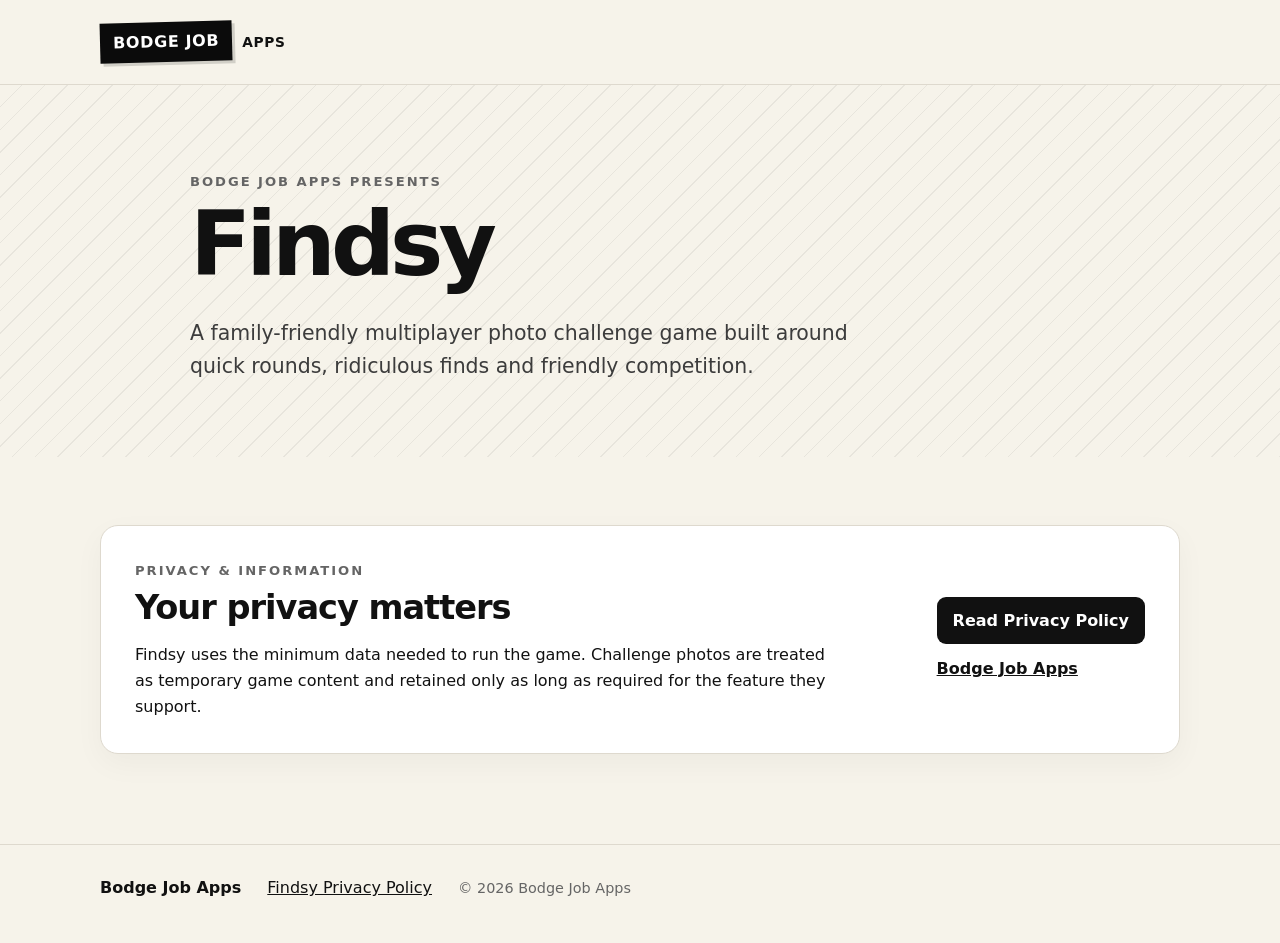
==== findsy/index.html @ e2ba60e0 "Add Findsy app page" ====
<!DOCTYPE html>
<html lang="en-GB">
<head>
  <meta charset="utf-8">
  <meta name="viewport" content="width=device-width, initial-scale=1">
  <meta name="description" content="Findsy by Bodge Job Apps — a family-friendly photo challenge game.">
  <title>Findsy | Bodge Job Apps</title>
  <link rel="stylesheet" href="../styles.css">
</head>
<body>
  <header class="site-header">
    <div class="wrap nav">
      <a class="brand" href="../" aria-label="Bodge Job Apps home">
        <span class="tape">BODGE JOB</span>
        <span class="brand-sub">APPS</span>
      </a>
    </div>
  </header>

  <main>
    <section class="hero">
      <div class="wrap hero-inner">
        <p class="eyebrow">Bodge Job Apps presents</p>
        <h1>Findsy</h1>
        <p class="intro">A family-friendly multiplayer photo challenge game built around quick rounds, ridiculous finds and friendly competition.</p>
      </div>
    </section>

    <section class="apps wrap">
      <article class="app-card">
        <div>
          <p class="app-status">Privacy & information</p>
          <h3>Your privacy matters</h3>
          <p>Findsy uses the minimum data needed to run the game. Challenge photos are treated as temporary game content and retained only as long as required for the feature they support.</p>
        </div>
        <div class="app-links">
          <a class="button" href="privacy-policy/">Read Privacy Policy</a>
          <a class="text-link" href="../">Bodge Job Apps</a>
        </div>
      </article>
    </section>
  </main>

  <footer>
    <div class="wrap footer-inner">
      <p><strong>Bodge Job Apps</strong></p>
      <p><a href="privacy-policy/">Findsy Privacy Policy</a></p>
      <p class="small">© 2026 Bodge Job Apps</p>
    </div>
  </footer>
</body>
</html>
---- styles.css ----
:root {
  --ink: #111111;
  --paper: #f6f3ea;
  --panel: #ffffff;
  --muted: #656565;
  --line: #ded9ce;
  --accent: #f0c419;
}

* { box-sizing: border-box; }

html { scroll-behavior: smooth; }

body {
  margin: 0;
  font-family: Inter, ui-sans-serif, system-ui, -apple-system, BlinkMacSystemFont, "Segoe UI", sans-serif;
  color: var(--ink);
  background: var(--paper);
  line-height: 1.6;
}

a { color: inherit; }

.wrap {
  width: min(1080px, calc(100% - 40px));
  margin: 0 auto;
}

.site-header {
  background: var(--paper);
  border-bottom: 1px solid var(--line);
}

.nav {
  min-height: 84px;
  display: flex;
  align-items: center;
}

.brand {
  display: inline-flex;
  align-items: center;
  gap: 10px;
  text-decoration: none;
  font-weight: 900;
  letter-spacing: .04em;
}

.tape {
  display: inline-block;
  padding: 7px 13px;
  color: #fff;
  background: #0b0b0b;
  transform: rotate(-1.5deg);
  box-shadow: 3px 3px 0 rgba(0,0,0,.15);
}

.brand-sub { font-size: .86rem; }

.hero {
  padding: 86px 0 74px;
  background:
    linear-gradient(rgba(246,243,234,.94), rgba(246,243,234,.94)),
    repeating-linear-gradient(-45deg, #000 0 1px, transparent 1px 16px);
}

.hero-inner { max-width: 900px; }

.eyebrow,
.app-status {
  margin: 0 0 10px;
  font-size: .82rem;
  font-weight: 800;
  letter-spacing: .15em;
  text-transform: uppercase;
  color: var(--muted);
}

h1 {
  margin: 0;
  max-width: 920px;
  font-size: clamp(2.7rem, 7vw, 6.5rem);
  line-height: .95;
  letter-spacing: -.055em;
}

h1 span {
  text-decoration: underline;
  text-decoration-thickness: .12em;
  text-decoration-color: var(--accent);
  text-underline-offset: .08em;
}

.intro {
  max-width: 700px;
  margin: 30px 0 0;
  font-size: clamp(1.05rem, 2vw, 1.28rem);
  color: #3c3c3c;
}

.apps { padding: 68px 0 90px; }

h2 {
  margin: 0 0 28px;
  font-size: 2rem;
  letter-spacing: -.025em;
}

.app-card {
  display: grid;
  grid-template-columns: 1fr auto;
  gap: 32px;
  padding: 34px;
  background: var(--panel);
  border: 1px solid var(--line);
  border-radius: 18px;
  box-shadow: 0 10px 30px rgba(0,0,0,.04);
}

.app-card h3 {
  margin: 0 0 8px;
  font-size: 2.1rem;
  letter-spacing: -.03em;
}

.app-card p { margin: 0; max-width: 700px; }

.app-links {
  display: flex;
  flex-direction: column;
  justify-content: center;
  align-items: flex-start;
  gap: 12px;
  min-width: 160px;
}

.button {
  display: inline-block;
  padding: 11px 16px;
  background: var(--ink);
  color: #fff;
  text-decoration: none;
  border-radius: 9px;
  font-weight: 750;
}

.text-link { font-weight: 700; }

.policy-page main { padding: 56px 0 90px; }

.policy {
  max-width: 820px;
  padding: 42px;
  background: #fff;
  border: 1px solid var(--line);
  border-radius: 18px;
}

.policy h1 {
  font-size: clamp(2.2rem, 6vw, 4rem);
  line-height: 1;
  margin-bottom: 12px;
}

.policy h2 {
  margin: 34px 0 8px;
  font-size: 1.45rem;
}

.policy h3 {
  margin: 22px 0 5px;
}

.policy p,
.policy li { color: #333; }

.policy ul { padding-left: 22px; }

.notice {
  margin: 22px 0;
  padding: 16px 18px;
  border-left: 5px solid var(--accent);
  background: #faf8f1;
}

.back-link {
  display: inline-block;
  margin-bottom: 20px;
  font-weight: 700;
}

footer {
  border-top: 1px solid var(--line);
  padding: 30px 0 42px;
}

.footer-inner {
  display: flex;
  flex-wrap: wrap;
  gap: 12px 26px;
  align-items: baseline;
}

footer p { margin: 0; }
.small { color: var(--muted); font-size: .9rem; }

@media (max-width: 700px) {
  .wrap { width: min(100% - 28px, 1080px); }
  .nav { min-height: 72px; }
  .hero { padding: 62px 0 54px; }
  .app-card { grid-template-columns: 1fr; padding: 25px; }
  .app-links { min-width: 0; }
  .policy { padding: 26px 22px; }
}
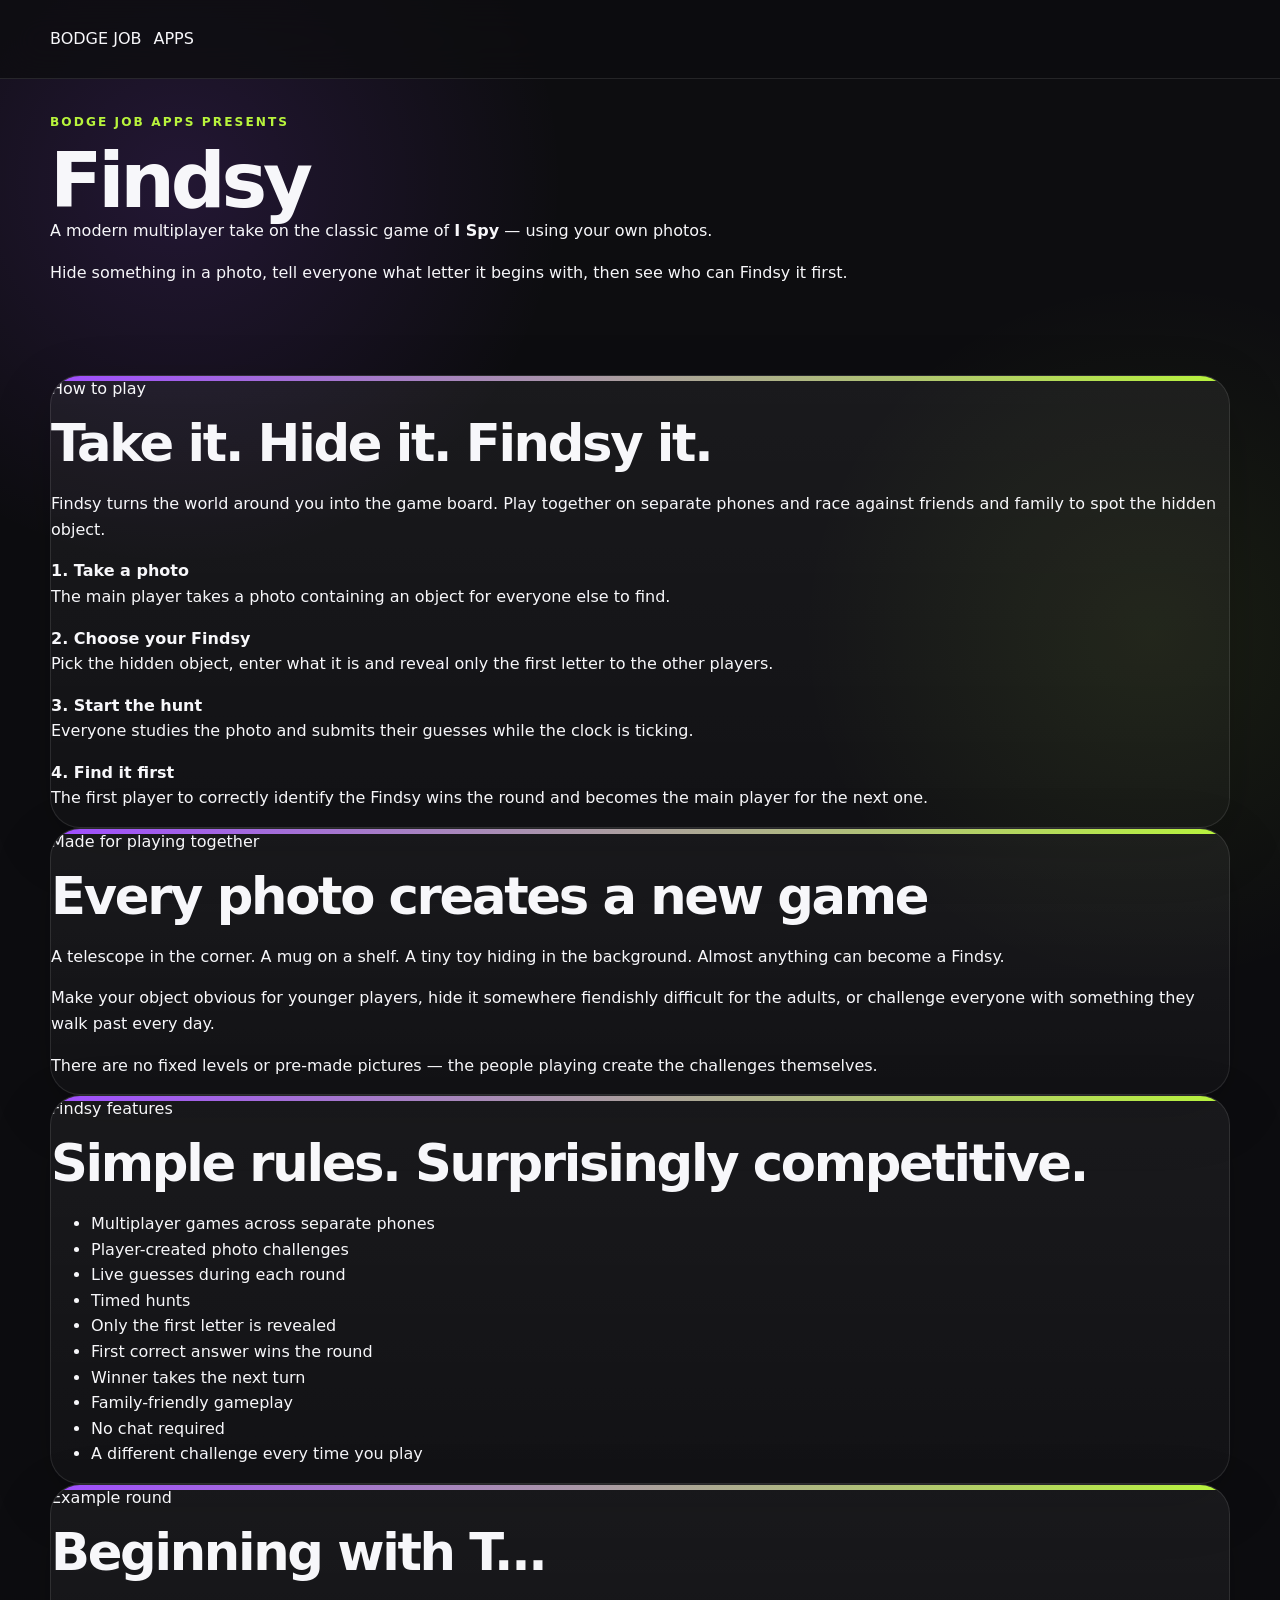
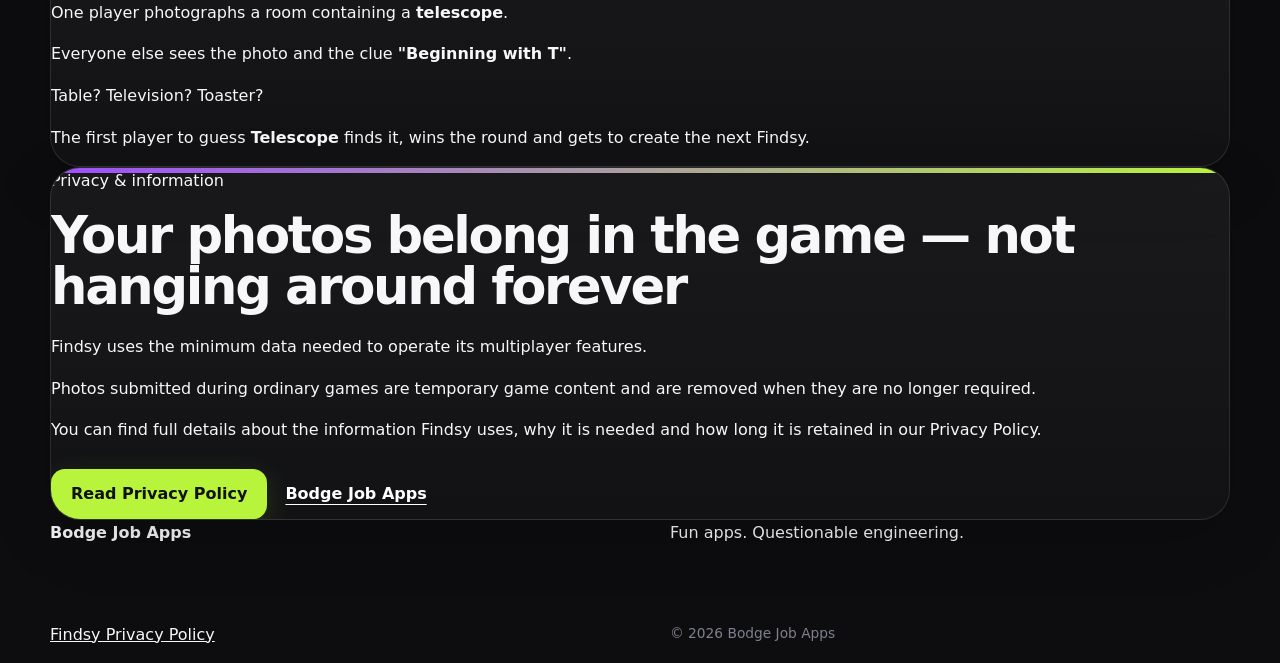
==== commit 1962272f: "Revise game description and title for Findsy Updated the description and title to reflect the game's" ====
--- a/findsy/index.html
+++ b/findsy/index.html
@@ -3,50 +3,274 @@
 <head>
   <meta charset="utf-8">
   <meta name="viewport" content="width=device-width, initial-scale=1">
-  <meta name="description" content="Findsy by Bodge Job Apps — a family-friendly photo challenge game.">
-  <title>Findsy | Bodge Job Apps</title>
+
+  <meta
+    name="description"
+    content="Findsy by Bodge Job Apps — a modern multiplayer take on the classic game of I Spy. Hide something in a photo, give everyone the first letter and race to find it."
+  >
+
+  <title>Findsy | Multiplayer Photo Game | Bodge Job Apps</title>
+
   <link rel="stylesheet" href="../styles.css">
 </head>
+
 <body>
+
+  <!-- HEADER -->
   <header class="site-header">
     <div class="wrap nav">
+
       <a class="brand" href="../" aria-label="Bodge Job Apps home">
         <span class="tape">BODGE JOB</span>
         <span class="brand-sub">APPS</span>
       </a>
+
     </div>
   </header>
 
+
   <main>
+
+    <!-- HERO -->
     <section class="hero">
       <div class="wrap hero-inner">
+
         <p class="eyebrow">Bodge Job Apps presents</p>
+
         <h1>Findsy</h1>
-        <p class="intro">A family-friendly multiplayer photo challenge game built around quick rounds, ridiculous finds and friendly competition.</p>
+
+        <p class="intro">
+          A modern multiplayer take on the classic game of
+          <strong>I Spy</strong> — using your own photos.
+        </p>
+
+        <p>
+          Hide something in a photo, tell everyone what letter it begins
+          with, then see who can Findsy it first.
+        </p>
+
       </div>
     </section>
 
+
+    <!-- HOW IT WORKS -->
     <section class="apps wrap">
-      <article class="app-card">
-        <div>
+
+      <article class="app-card">
+
+        <div>
+
+          <p class="app-status">How to play</p>
+
+          <h2>Take it. Hide it. Findsy it.</h2>
+
+          <p>
+            Findsy turns the world around you into the game board.
+            Play together on separate phones and race against friends
+            and family to spot the hidden object.
+          </p>
+
+          <div class="findsy-steps">
+
+            <div class="findsy-step">
+              <strong>1. Take a photo</strong>
+              <p>
+                The main player takes a photo containing an object for
+                everyone else to find.
+              </p>
+            </div>
+
+            <div class="findsy-step">
+              <strong>2. Choose your Findsy</strong>
+              <p>
+                Pick the hidden object, enter what it is and reveal only
+                the first letter to the other players.
+              </p>
+            </div>
+
+            <div class="findsy-step">
+              <strong>3. Start the hunt</strong>
+              <p>
+                Everyone studies the photo and submits their guesses
+                while the clock is ticking.
+              </p>
+            </div>
+
+            <div class="findsy-step">
+              <strong>4. Find it first</strong>
+              <p>
+                The first player to correctly identify the Findsy wins
+                the round and becomes the main player for the next one.
+              </p>
+            </div>
+
+          </div>
+
+        </div>
+
+      </article>
+
+
+      <!-- WHY PLAY -->
+      <article class="app-card">
+
+        <div>
+
+          <p class="app-status">Made for playing together</p>
+
+          <h2>Every photo creates a new game</h2>
+
+          <p>
+            A telescope in the corner. A mug on a shelf. A tiny toy hiding
+            in the background. Almost anything can become a Findsy.
+          </p>
+
+          <p>
+            Make your object obvious for younger players, hide it somewhere
+            fiendishly difficult for the adults, or challenge everyone with
+            something they walk past every day.
+          </p>
+
+          <p>
+            There are no fixed levels or pre-made pictures — the people
+            playing create the challenges themselves.
+          </p>
+
+        </div>
+
+      </article>
+
+
+      <!-- FEATURES -->
+      <article class="app-card">
+
+        <div>
+
+          <p class="app-status">Findsy features</p>
+
+          <h2>Simple rules. Surprisingly competitive.</h2>
+
+          <ul>
+            <li>Multiplayer games across separate phones</li>
+            <li>Player-created photo challenges</li>
+            <li>Live guesses during each round</li>
+            <li>Timed hunts</li>
+            <li>Only the first letter is revealed</li>
+            <li>First correct answer wins the round</li>
+            <li>Winner takes the next turn</li>
+            <li>Family-friendly gameplay</li>
+            <li>No chat required</li>
+            <li>A different challenge every time you play</li>
+          </ul>
+
+        </div>
+
+      </article>
+
+
+      <!-- EXAMPLE -->
+      <article class="app-card">
+
+        <div>
+
+          <p class="app-status">Example round</p>
+
+          <h2>Beginning with T...</h2>
+
+          <p>
+            One player photographs a room containing a
+            <strong>telescope</strong>.
+          </p>
+
+          <p>
+            Everyone else sees the photo and the clue
+            <strong>"Beginning with T"</strong>.
+          </p>
+
+          <p>
+            Table? Television? Toaster?
+          </p>
+
+          <p>
+            The first player to guess <strong>Telescope</strong> finds it,
+            wins the round and gets to create the next Findsy.
+          </p>
+
+        </div>
+
+      </article>
+
+
+      <!-- PRIVACY -->
+      <article class="app-card">
+
+        <div>
+
           <p class="app-status">Privacy & information</p>
-          <h3>Your privacy matters</h3>
-          <p>Findsy uses the minimum data needed to run the game. Challenge photos are treated as temporary game content and retained only as long as required for the feature they support.</p>
-        </div>
+
+          <h2>Your photos belong in the game — not hanging around forever</h2>
+
+          <p>
+            Findsy uses the minimum data needed to operate its multiplayer
+            features.
+          </p>
+
+          <p>
+            Photos submitted during ordinary games are temporary game
+            content and are removed when they are no longer required.
+          </p>
+
+          <p>
+            You can find full details about the information Findsy uses,
+            why it is needed and how long it is retained in our Privacy
+            Policy.
+          </p>
+
+        </div>
+
         <div class="app-links">
-          <a class="button" href="privacy-policy/">Read Privacy Policy</a>
-          <a class="text-link" href="../">Bodge Job Apps</a>
-        </div>
-      </article>
+          <a class="button" href="privacy-policy/">
+            Read Privacy Policy
+          </a>
+
+          <a class="text-link" href="../">
+            Bodge Job Apps
+          </a>
+        </div>
+
+      </article>
+
     </section>
+
   </main>
 
+
+  <!-- FOOTER -->
   <footer>
+
     <div class="wrap footer-inner">
-      <p><strong>Bodge Job Apps</strong></p>
-      <p><a href="privacy-policy/">Findsy Privacy Policy</a></p>
-      <p class="small">© 2026 Bodge Job Apps</p>
+
+      <p>
+        <strong>Bodge Job Apps</strong>
+      </p>
+
+      <p>
+        Fun apps. Questionable engineering.
+      </p>
+
+      <p>
+        <a href="privacy-policy/">
+          Findsy Privacy Policy
+        </a>
+      </p>
+
+      <p class="small">
+        © 2026 Bodge Job Apps
+      </p>
+
     </div>
+
   </footer>
+
 </body>
 </html>
--- a/styles.css
+++ b/styles.css
@@ -1,214 +1,256 @@
 :root {
-  --ink: #111111;
-  --paper: #f6f3ea;
-  --panel: #ffffff;
-  --muted: #656565;
-  --line: #ded9ce;
-  --accent: #f0c419;
+  --bg: #0d0d10;
+  --bg-2: #141419;
+  --panel: #18181f;
+  --panel-soft: #1f2027;
+  --text: #f7f7fa;
+  --muted: #b6b7c2;
+  --line: rgba(255,255,255,.10);
+  --purple: #9f4dff;
+  --purple-2: #6b32ff;
+  --lime: #b8f43c;
+  --cyan: #19bfff;
+  --shadow: 0 24px 80px rgba(0,0,0,.32);
+  --radius: 26px;
+  --wrap: 1180px;
 }
 
 * { box-sizing: border-box; }
-
 html { scroll-behavior: smooth; }
-
 body {
   margin: 0;
   font-family: Inter, ui-sans-serif, system-ui, -apple-system, BlinkMacSystemFont, "Segoe UI", sans-serif;
-  color: var(--ink);
-  background: var(--paper);
+  color: var(--text);
+  background:
+    radial-gradient(circle at 14% 8%, rgba(159,77,255,.15), transparent 24rem),
+    radial-gradient(circle at 90% 28%, rgba(184,244,60,.08), transparent 22rem),
+    var(--bg);
   line-height: 1.6;
 }
 
+img { display: block; max-width: 100%; }
 a { color: inherit; }
-
-.wrap {
-  width: min(1080px, calc(100% - 40px));
-  margin: 0 auto;
-}
+button, a { -webkit-tap-highlight-color: transparent; }
+
+.wrap { width: min(calc(100% - 40px), var(--wrap)); margin-inline: auto; }
+.skip-link { position: absolute; left: -9999px; top: 10px; }
+.skip-link:focus { left: 10px; z-index: 999; background: #fff; color:#000; padding: 10px 14px; border-radius: 8px; }
 
 .site-header {
-  background: var(--paper);
+  position: sticky;
+  top: 0;
+  z-index: 50;
+  backdrop-filter: blur(18px);
+  background: rgba(13,13,16,.78);
   border-bottom: 1px solid var(--line);
 }
 
-.nav {
-  min-height: 84px;
-  display: flex;
-  align-items: center;
-}
-
-.brand {
-  display: inline-flex;
-  align-items: center;
-  gap: 10px;
-  text-decoration: none;
-  font-weight: 900;
-  letter-spacing: .04em;
-}
-
-.tape {
-  display: inline-block;
-  padding: 7px 13px;
-  color: #fff;
-  background: #0b0b0b;
-  transform: rotate(-1.5deg);
-  box-shadow: 3px 3px 0 rgba(0,0,0,.15);
-}
-
-.brand-sub { font-size: .86rem; }
-
-.hero {
-  padding: 86px 0 74px;
-  background:
-    linear-gradient(rgba(246,243,234,.94), rgba(246,243,234,.94)),
-    repeating-linear-gradient(-45deg, #000 0 1px, transparent 1px 16px);
-}
-
-.hero-inner { max-width: 900px; }
-
-.eyebrow,
-.app-status {
-  margin: 0 0 10px;
-  font-size: .82rem;
-  font-weight: 800;
-  letter-spacing: .15em;
-  text-transform: uppercase;
-  color: var(--muted);
-}
-
-h1 {
-  margin: 0;
-  max-width: 920px;
-  font-size: clamp(2.7rem, 7vw, 6.5rem);
-  line-height: .95;
-  letter-spacing: -.055em;
-}
-
-h1 span {
-  text-decoration: underline;
-  text-decoration-thickness: .12em;
-  text-decoration-color: var(--accent);
-  text-underline-offset: .08em;
-}
-
-.intro {
-  max-width: 700px;
-  margin: 30px 0 0;
-  font-size: clamp(1.05rem, 2vw, 1.28rem);
-  color: #3c3c3c;
-}
-
-.apps { padding: 68px 0 90px; }
-
-h2 {
-  margin: 0 0 28px;
-  font-size: 2rem;
-  letter-spacing: -.025em;
-}
-
+.nav { min-height: 78px; display:flex; align-items:center; justify-content:space-between; gap:24px; }
+.brand { display:flex; align-items:center; gap:12px; text-decoration:none; }
+.brand img { width:56px; height:56px; border-radius:50%; object-fit:cover; box-shadow:0 0 0 1px rgba(255,255,255,.12); }
+.brand span { display:flex; flex-direction:column; line-height:1; }
+.brand strong { font-size:1rem; letter-spacing:.02em; }
+.brand small { margin-top:6px; font-size:.68rem; font-weight:900; letter-spacing:.30em; color:var(--lime); }
+
+.main-nav { display:flex; align-items:center; gap:26px; }
+.main-nav a { color:var(--muted); text-decoration:none; font-weight:750; font-size:.94rem; }
+.main-nav a:hover { color:#fff; }
+
+.hero { padding: 34px 0 74px; }
+.hero-art {
+  position:relative;
+  overflow:hidden;
+  border-radius:32px;
+  border:1px solid rgba(255,255,255,.12);
+  box-shadow: var(--shadow), 0 0 80px rgba(159,77,255,.10);
+  background:#111;
+}
+.hero-art::after {
+  content:"";
+  position:absolute;
+  inset:auto 0 0;
+  height:28%;
+  background:linear-gradient(transparent, rgba(13,13,16,.38));
+  pointer-events:none;
+}
+.hero-art img { width:100%; height:auto; }
+
+.hero-copy { display:grid; grid-template-columns:1.25fr .75fr; gap:70px; align-items:end; margin-top:44px; }
+.eyebrow { margin:0 0 12px; color:var(--lime); text-transform:uppercase; letter-spacing:.17em; font-weight:900; font-size:.76rem; }
+h1,h2,h3,blockquote,p { margin-top:0; }
+h1 { margin-bottom:0; font-size:clamp(2.75rem, 6vw, 5.5rem); line-height:.96; letter-spacing:-.055em; }
+h1 span { color:var(--purple); }
+h2 { margin-bottom:22px; font-size:clamp(2.15rem, 4vw, 4rem); line-height:1; letter-spacing:-.045em; }
+h3 { font-size:clamp(2rem, 3vw, 3.25rem); line-height:1; letter-spacing:-.04em; margin-bottom:8px; }
+.hero-side { font-size:1.07rem; color:var(--muted); }
+.hero-side p { margin-bottom:24px; }
+.hero-actions, .app-links { display:flex; align-items:center; flex-wrap:wrap; gap:18px; }
+
+.button {
+  display:inline-flex;
+  justify-content:center;
+  align-items:center;
+  min-height:50px;
+  padding:0 20px;
+  border-radius:14px;
+  text-decoration:none;
+  font-weight:900;
+  color:#111;
+  background:var(--lime);
+  box-shadow:0 10px 30px rgba(184,244,60,.16);
+  transition:transform .18s ease, box-shadow .18s ease;
+}
+.button:hover { transform:translateY(-2px); box-shadow:0 14px 34px rgba(184,244,60,.22); }
+.button-secondary { color:#fff; background:linear-gradient(135deg, var(--purple), var(--purple-2)); box-shadow:0 10px 30px rgba(159,77,255,.18); }
+.text-link { text-underline-offset:5px; font-weight:800; color:#fff; }
+
+.mini-strip { display:grid; grid-template-columns:repeat(4,1fr); gap:1px; margin-top:46px; border:1px solid var(--line); border-radius:18px; overflow:hidden; background:var(--line); }
+.mini-strip span { padding:16px 18px; background:rgba(255,255,255,.035); font-size:.88rem; font-weight:800; text-align:center; color:#dfe0e8; }
+.asterisk { margin:8px 0 0; color:#777984; font-size:.78rem; text-align:right; }
+
+section { scroll-margin-top:95px; }
+.apps-section, .about-section, .coming-soon-section, .contact-section { padding:96px 0; }
+.apps-section { border-top:1px solid var(--line); }
+.section-heading { margin-bottom:42px; }
+.split-heading { display:grid; grid-template-columns:1fr .72fr; gap:60px; align-items:end; }
+.section-intro { color:var(--muted); font-size:1.08rem; margin-bottom:8px; }
+
+.app-grid { display:grid; grid-template-columns:1fr 1fr; gap:26px; }
 .app-card {
-  display: grid;
-  grid-template-columns: 1fr auto;
-  gap: 32px;
-  padding: 34px;
-  background: var(--panel);
-  border: 1px solid var(--line);
-  border-radius: 18px;
-  box-shadow: 0 10px 30px rgba(0,0,0,.04);
-}
-
-.app-card h3 {
-  margin: 0 0 8px;
-  font-size: 2.1rem;
-  letter-spacing: -.03em;
-}
-
-.app-card p { margin: 0; max-width: 700px; }
-
-.app-links {
-  display: flex;
-  flex-direction: column;
-  justify-content: center;
-  align-items: flex-start;
-  gap: 12px;
-  min-width: 160px;
-}
-
-.button {
-  display: inline-block;
-  padding: 11px 16px;
-  background: var(--ink);
-  color: #fff;
-  text-decoration: none;
-  border-radius: 9px;
-  font-weight: 750;
-}
-
-.text-link { font-weight: 700; }
-
-.policy-page main { padding: 56px 0 90px; }
-
-.policy {
-  max-width: 820px;
-  padding: 42px;
-  background: #fff;
-  border: 1px solid var(--line);
-  border-radius: 18px;
-}
-
-.policy h1 {
-  font-size: clamp(2.2rem, 6vw, 4rem);
-  line-height: 1;
-  margin-bottom: 12px;
-}
-
-.policy h2 {
-  margin: 34px 0 8px;
-  font-size: 1.45rem;
-}
-
-.policy h3 {
-  margin: 22px 0 5px;
-}
-
-.policy p,
-.policy li { color: #333; }
-
-.policy ul { padding-left: 22px; }
-
-.notice {
-  margin: 22px 0;
-  padding: 16px 18px;
-  border-left: 5px solid var(--accent);
-  background: #faf8f1;
-}
-
-.back-link {
-  display: inline-block;
-  margin-bottom: 20px;
-  font-weight: 700;
-}
-
-footer {
-  border-top: 1px solid var(--line);
-  padding: 30px 0 42px;
-}
-
-.footer-inner {
-  display: flex;
-  flex-wrap: wrap;
-  gap: 12px 26px;
-  align-items: baseline;
-}
-
-footer p { margin: 0; }
-.small { color: var(--muted); font-size: .9rem; }
-
-@media (max-width: 700px) {
-  .wrap { width: min(100% - 28px, 1080px); }
-  .nav { min-height: 72px; }
-  .hero { padding: 62px 0 54px; }
-  .app-card { grid-template-columns: 1fr; padding: 25px; }
-  .app-links { min-width: 0; }
-  .policy { padding: 26px 22px; }
-}
+  position:relative;
+  overflow:hidden;
+  min-height:100%;
+  border:1px solid var(--line);
+  border-radius:30px;
+  background:linear-gradient(180deg, rgba(255,255,255,.055), rgba(255,255,255,.025));
+  box-shadow:0 18px 60px rgba(0,0,0,.18);
+}
+.app-card::before {
+  content:"";
+  position:absolute;
+  inset:0 0 auto;
+  height:5px;
+  background:linear-gradient(90deg,var(--purple),var(--lime));
+}
+.app-card-threewords::before { background:linear-gradient(90deg,var(--cyan),var(--purple)); }
+.app-visual { position:relative; min-height:290px; display:grid; place-items:center; padding:38px 32px 20px; }
+.app-visual::after { content:""; position:absolute; inset:20% 18%; filter:blur(40px); opacity:.28; border-radius:50%; background:var(--purple); z-index:0; }
+.app-card-threewords .app-visual::after { background:var(--cyan); }
+.app-visual img { position:relative; z-index:1; width:220px; height:220px; object-fit:contain; border-radius:30%; }
+.app-badge { position:absolute; top:26px; right:26px; z-index:2; border:1px solid rgba(184,244,60,.35); color:var(--lime); background:rgba(184,244,60,.08); padding:7px 11px; border-radius:999px; font-size:.72rem; font-weight:900; text-transform:uppercase; letter-spacing:.09em; }
+.app-card-copy { padding:8px 34px 36px; }
+.app-type { margin-bottom:8px; color:var(--muted); text-transform:uppercase; letter-spacing:.12em; font-size:.73rem; font-weight:900; }
+.app-tagline { color:#fff; font-size:1.14rem; font-weight:900; }
+.app-card-copy > p:not(.app-type):not(.app-tagline) { color:var(--muted); }
+.app-links { margin-top:26px; }
+
+.about-section { background:linear-gradient(180deg, rgba(255,255,255,.02), rgba(255,255,255,0)); border-top:1px solid var(--line); }
+.about-grid { display:grid; grid-template-columns:1fr .92fr; gap:70px; align-items:start; }
+.about-copy .lead { color:#fff; font-size:1.26rem; line-height:1.5; }
+.about-copy p:not(.eyebrow):not(.lead) { color:var(--muted); }
+.method-card { border:1px solid var(--line); border-radius:28px; background:var(--panel); padding:28px; box-shadow:var(--shadow); }
+.method-title { display:flex; align-items:center; gap:10px; padding-bottom:18px; margin-bottom:4px; border-bottom:1px solid var(--line); }
+.method-title p { margin:0; text-transform:uppercase; letter-spacing:.12em; font-size:.75rem; font-weight:900; color:#ddd; }
+.dot { width:10px; height:10px; border-radius:50%; background:var(--lime); box-shadow:0 0 18px rgba(184,244,60,.55); }
+.bodge-list { list-style:none; padding:0; margin:0; }
+.bodge-list li { display:grid; grid-template-columns:54px 1fr; gap:12px; align-items:start; padding:18px 0; border-bottom:1px solid var(--line); }
+.bodge-list li:last-child { border-bottom:0; }
+.bodge-list b { color:var(--purple); font-size:.8rem; letter-spacing:.08em; }
+.bodge-list span { display:flex; flex-direction:column; gap:3px; }
+.bodge-list strong { font-size:1rem; }
+.bodge-list small { color:var(--muted); font-size:.9rem; }
+
+.philosophy-section { padding:80px 0; background:linear-gradient(120deg, #6f2eff 0%, #9e42ff 48%, #b8f43c 160%); }
+.philosophy-inner { display:grid; grid-template-columns:150px 1fr; gap:24px; align-items:center; }
+.quote-mark { font-family:Georgia,serif; font-size:12rem; line-height:.5; color:rgba(255,255,255,.22); }
+.philosophy-section .eyebrow { color:#d9ff8b; }
+.philosophy-section blockquote { max-width:900px; margin-bottom:18px; font-size:clamp(2.2rem, 5vw, 4.6rem); font-weight:950; line-height:1; letter-spacing:-.045em; }
+.philosophy-section p:last-child { max-width:760px; margin-bottom:0; font-size:1.06rem; color:rgba(255,255,255,.86); }
+
+.coming-soon { display:grid; grid-template-columns:1fr 220px; gap:50px; align-items:center; }
+.coming-soon p:not(.eyebrow) { max-width:720px; color:var(--muted); }
+.coming-soon-mark { width:190px; height:190px; display:grid; place-items:center; justify-self:end; border-radius:44px; transform:rotate(6deg); border:1px solid rgba(255,255,255,.14); background:linear-gradient(145deg,var(--panel-soft),#121216); box-shadow:var(--shadow); }
+.coming-soon-mark span { color:var(--lime); font-size:7rem; font-weight:950; line-height:1; transform:rotate(-6deg); }
+
+.contact-section { border-top:1px solid var(--line); background:radial-gradient(circle at 20% 20%, rgba(159,77,255,.16), transparent 28rem); }
+.contact-inner { display:grid; grid-template-columns:130px 1fr; align-items:center; gap:34px; max-width:850px; }
+.contact-inner img { border-radius:50%; }
+.contact-inner p:not(.eyebrow) { color:var(--muted); max-width:620px; }
+
+.site-footer { padding:58px 0 28px; border-top:1px solid var(--line); background:#09090b; }
+.footer-inner { display:grid; grid-template-columns:1fr 1fr; gap:60px; }
+.footer-brand .small { max-width:440px; margin-top:20px; color:var(--muted); }
+.footer-links { display:grid; grid-template-columns:1fr 1.25fr; gap:40px; }
+.footer-links > div { display:flex; flex-direction:column; gap:10px; }
+.footer-links strong { color:#fff; margin-bottom:4px; }
+.footer-links a { color:var(--muted); text-decoration:none; }
+.footer-links a:hover { color:#fff; }
+.footer-bottom { margin-top:42px; padding-top:22px; border-top:1px solid var(--line); }
+.small { font-size:.86rem; color:#7f818c; }
+
+.legal-page, .app-page { min-height:70vh; padding:74px 0 100px; }
+.legal-shell, .app-page-shell { max-width:900px; }
+.legal-hero { padding-bottom:36px; border-bottom:1px solid var(--line); margin-bottom:38px; }
+.legal-hero h1 { font-size:clamp(2.5rem, 6vw, 4.8rem); }
+.legal-hero p { color:var(--muted); max-width:720px; }
+.legal-content h2 { font-size:1.5rem; letter-spacing:-.02em; margin-top:34px; margin-bottom:10px; }
+.legal-content p, .legal-content li { color:var(--muted); }
+.legal-content ul { padding-left:1.2rem; }
+.legal-note { margin:28px 0; padding:18px 20px; border:1px solid rgba(184,244,60,.22); border-radius:16px; background:rgba(184,244,60,.05); }
+.legal-note p { margin:0; color:#dce8c5; }
+
+.app-page-hero { display:grid; grid-template-columns:240px 1fr; gap:46px; align-items:center; }
+.app-page-hero img { width:240px; border-radius:30%; }
+.app-page-hero p { color:var(--muted); }
+.app-page-copy { margin-top:56px; display:grid; grid-template-columns:1fr 1fr; gap:26px; }
+.info-card { border:1px solid var(--line); border-radius:22px; padding:26px; background:var(--panel); }
+.info-card h2 { font-size:1.55rem; margin-bottom:12px; }
+.info-card p { color:var(--muted); margin-bottom:0; }
+
+@media (max-width: 900px) {
+  .hero-copy, .split-heading, .about-grid, .footer-inner { grid-template-columns:1fr; gap:32px; }
+  .app-grid { grid-template-columns:1fr; }
+  .mini-strip { grid-template-columns:1fr 1fr; }
+  .philosophy-inner { grid-template-columns:75px 1fr; }
+  .quote-mark { font-size:8rem; }
+}
+
+@media (max-width: 680px) {
+  .wrap { width:min(calc(100% - 28px), var(--wrap)); }
+  .site-header { position:relative; }
+  .nav { min-height:72px; }
+  .brand img { width:48px; height:48px; }
+  .main-nav { gap:14px; }
+  .main-nav a { font-size:.82rem; }
+  .hero { padding-top:18px; }
+  .hero-art { border-radius:18px; }
+  .hero-copy { margin-top:30px; gap:24px; }
+  h1 { font-size:clamp(2.6rem, 13vw, 4.4rem); }
+  .mini-strip { grid-template-columns:1fr; border-radius:14px; }
+  .asterisk { text-align:left; }
+  .apps-section, .about-section, .coming-soon-section, .contact-section { padding:72px 0; }
+  .app-visual { min-height:245px; }
+  .app-visual img { width:180px; height:180px; }
+  .app-card-copy { padding:4px 24px 28px; }
+  .philosophy-section { padding:64px 0; }
+  .philosophy-inner { grid-template-columns:1fr; }
+  .quote-mark { display:none; }
+  .coming-soon { grid-template-columns:1fr; }
+  .coming-soon-mark { width:140px; height:140px; justify-self:start; }
+  .coming-soon-mark span { font-size:5rem; }
+  .contact-inner { grid-template-columns:80px 1fr; align-items:start; gap:20px; }
+  .footer-links { grid-template-columns:1fr; }
+  .app-page-hero, .app-page-copy { grid-template-columns:1fr; }
+  .app-page-hero img { width:180px; }
+}
+
+@media (max-width: 500px) {
+  .brand span { display:none; }
+  .main-nav { width:100%; justify-content:flex-end; }
+  .main-nav a { font-size:.78rem; }
+  .hero-actions, .app-links { align-items:stretch; flex-direction:column; }
+  .button { width:100%; }
+  .text-link { text-align:center; }
+  .contact-inner { grid-template-columns:1fr; }
+  .contact-inner img { width:88px; }
+}
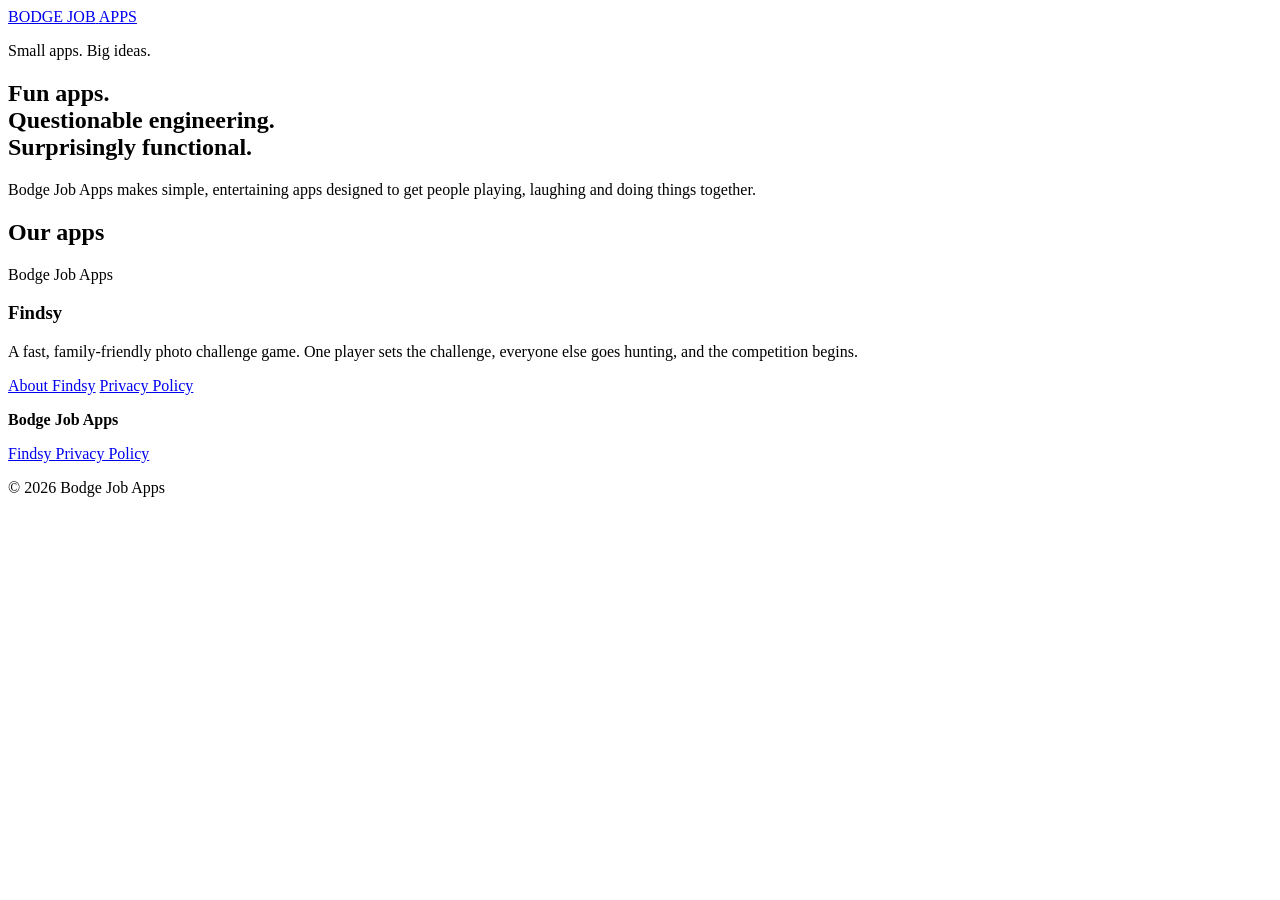
==== commit 4e096716: "Update index.html for Bodge Job Apps branding" ====
--- a/findsy/index.html
+++ b/findsy/index.html
@@ -3,274 +3,51 @@
 <head>
   <meta charset="utf-8">
   <meta name="viewport" content="width=device-width, initial-scale=1">
-
-  <meta
-    name="description"
-    content="Findsy by Bodge Job Apps — a modern multiplayer take on the classic game of I Spy. Hide something in a photo, give everyone the first letter and race to find it."
-  >
-
-  <title>Findsy | Multiplayer Photo Game | Bodge Job Apps</title>
-
-  <link rel="stylesheet" href="../styles.css">
+  <meta name="description" content="Bodge Job Apps — fun family apps, built with enthusiasm and just enough bodging.">
+  <title>Bodge Job Apps</title>
+  <link rel="stylesheet" href="styles.css">
 </head>
-
 <body>
-
-  <!-- HEADER -->
   <header class="site-header">
     <div class="wrap nav">
-
-      <a class="brand" href="../" aria-label="Bodge Job Apps home">
+      <a class="brand" href="./" aria-label="Bodge Job Apps home">
         <span class="tape">BODGE JOB</span>
         <span class="brand-sub">APPS</span>
       </a>
-
     </div>
   </header>
 
-
   <main>
-
-    <!-- HERO -->
     <section class="hero">
       <div class="wrap hero-inner">
-
-        <p class="eyebrow">Bodge Job Apps presents</p>
-
-        <h1>Findsy</h1>
-
-        <p class="intro">
-          A modern multiplayer take on the classic game of
-          <strong>I Spy</strong> — using your own photos.
-        </p>
-
-        <p>
-          Hide something in a photo, tell everyone what letter it begins
-          with, then see who can Findsy it first.
-        </p>
-
+        <p class="eyebrow">Small apps. Big ideas.</p>
+        <h1>Fun apps.<br>Questionable engineering.<br><span>Surprisingly functional.</span></h1>
+        <p class="intro">Bodge Job Apps makes simple, entertaining apps designed to get people playing, laughing and doing things together.</p>
       </div>
     </section>
 
-
-    <!-- HOW IT WORKS -->
-    <section class="apps wrap">
-
+    <section class="apps wrap" aria-labelledby="our-apps">
+      <h2 id="our-apps">Our apps</h2>
       <article class="app-card">
-
         <div>
-
-          <p class="app-status">How to play</p>
-
-          <h2>Take it. Hide it. Findsy it.</h2>
-
-          <p>
-            Findsy turns the world around you into the game board.
-            Play together on separate phones and race against friends
-            and family to spot the hidden object.
-          </p>
-
-          <div class="findsy-steps">
-
-            <div class="findsy-step">
-              <strong>1. Take a photo</strong>
-              <p>
-                The main player takes a photo containing an object for
-                everyone else to find.
-              </p>
-            </div>
-
-            <div class="findsy-step">
-              <strong>2. Choose your Findsy</strong>
-              <p>
-                Pick the hidden object, enter what it is and reveal only
-                the first letter to the other players.
-              </p>
-            </div>
-
-            <div class="findsy-step">
-              <strong>3. Start the hunt</strong>
-              <p>
-                Everyone studies the photo and submits their guesses
-                while the clock is ticking.
-              </p>
-            </div>
-
-            <div class="findsy-step">
-              <strong>4. Find it first</strong>
-              <p>
-                The first player to correctly identify the Findsy wins
-                the round and becomes the main player for the next one.
-              </p>
-            </div>
-
-          </div>
-
+          <p class="app-status">Bodge Job Apps</p>
+          <h3>Findsy</h3>
+          <p>A fast, family-friendly photo challenge game. One player sets the challenge, everyone else goes hunting, and the competition begins.</p>
         </div>
-
+        <div class="app-links">
+          <a class="button" href="findsy/">About Findsy</a>
+          <a class="text-link" href="findsy/privacy-policy/">Privacy Policy</a>
+        </div>
       </article>
-
-
-      <!-- WHY PLAY -->
-      <article class="app-card">
-
-        <div>
-
-          <p class="app-status">Made for playing together</p>
-
-          <h2>Every photo creates a new game</h2>
-
-          <p>
-            A telescope in the corner. A mug on a shelf. A tiny toy hiding
-            in the background. Almost anything can become a Findsy.
-          </p>
-
-          <p>
-            Make your object obvious for younger players, hide it somewhere
-            fiendishly difficult for the adults, or challenge everyone with
-            something they walk past every day.
-          </p>
-
-          <p>
-            There are no fixed levels or pre-made pictures — the people
-            playing create the challenges themselves.
-          </p>
-
-        </div>
-
-      </article>
-
-
-      <!-- FEATURES -->
-      <article class="app-card">
-
-        <div>
-
-          <p class="app-status">Findsy features</p>
-
-          <h2>Simple rules. Surprisingly competitive.</h2>
-
-          <ul>
-            <li>Multiplayer games across separate phones</li>
-            <li>Player-created photo challenges</li>
-            <li>Live guesses during each round</li>
-            <li>Timed hunts</li>
-            <li>Only the first letter is revealed</li>
-            <li>First correct answer wins the round</li>
-            <li>Winner takes the next turn</li>
-            <li>Family-friendly gameplay</li>
-            <li>No chat required</li>
-            <li>A different challenge every time you play</li>
-          </ul>
-
-        </div>
-
-      </article>
-
-
-      <!-- EXAMPLE -->
-      <article class="app-card">
-
-        <div>
-
-          <p class="app-status">Example round</p>
-
-          <h2>Beginning with T...</h2>
-
-          <p>
-            One player photographs a room containing a
-            <strong>telescope</strong>.
-          </p>
-
-          <p>
-            Everyone else sees the photo and the clue
-            <strong>"Beginning with T"</strong>.
-          </p>
-
-          <p>
-            Table? Television? Toaster?
-          </p>
-
-          <p>
-            The first player to guess <strong>Telescope</strong> finds it,
-            wins the round and gets to create the next Findsy.
-          </p>
-
-        </div>
-
-      </article>
-
-
-      <!-- PRIVACY -->
-      <article class="app-card">
-
-        <div>
-
-          <p class="app-status">Privacy & information</p>
-
-          <h2>Your photos belong in the game — not hanging around forever</h2>
-
-          <p>
-            Findsy uses the minimum data needed to operate its multiplayer
-            features.
-          </p>
-
-          <p>
-            Photos submitted during ordinary games are temporary game
-            content and are removed when they are no longer required.
-          </p>
-
-          <p>
-            You can find full details about the information Findsy uses,
-            why it is needed and how long it is retained in our Privacy
-            Policy.
-          </p>
-
-        </div>
-
-        <div class="app-links">
-          <a class="button" href="privacy-policy/">
-            Read Privacy Policy
-          </a>
-
-          <a class="text-link" href="../">
-            Bodge Job Apps
-          </a>
-        </div>
-
-      </article>
-
     </section>
-
   </main>
 
-
-  <!-- FOOTER -->
   <footer>
-
     <div class="wrap footer-inner">
-
-      <p>
-        <strong>Bodge Job Apps</strong>
-      </p>
-
-      <p>
-        Fun apps. Questionable engineering.
-      </p>
-
-      <p>
-        <a href="privacy-policy/">
-          Findsy Privacy Policy
-        </a>
-      </p>
-
-      <p class="small">
-        © 2026 Bodge Job Apps
-      </p>
-
+      <p><strong>Bodge Job Apps</strong></p>
+      <p><a href="findsy/privacy-policy/">Findsy Privacy Policy</a></p>
+      <p class="small">© 2026 Bodge Job Apps</p>
     </div>
-
   </footer>
-
 </body>
 </html>
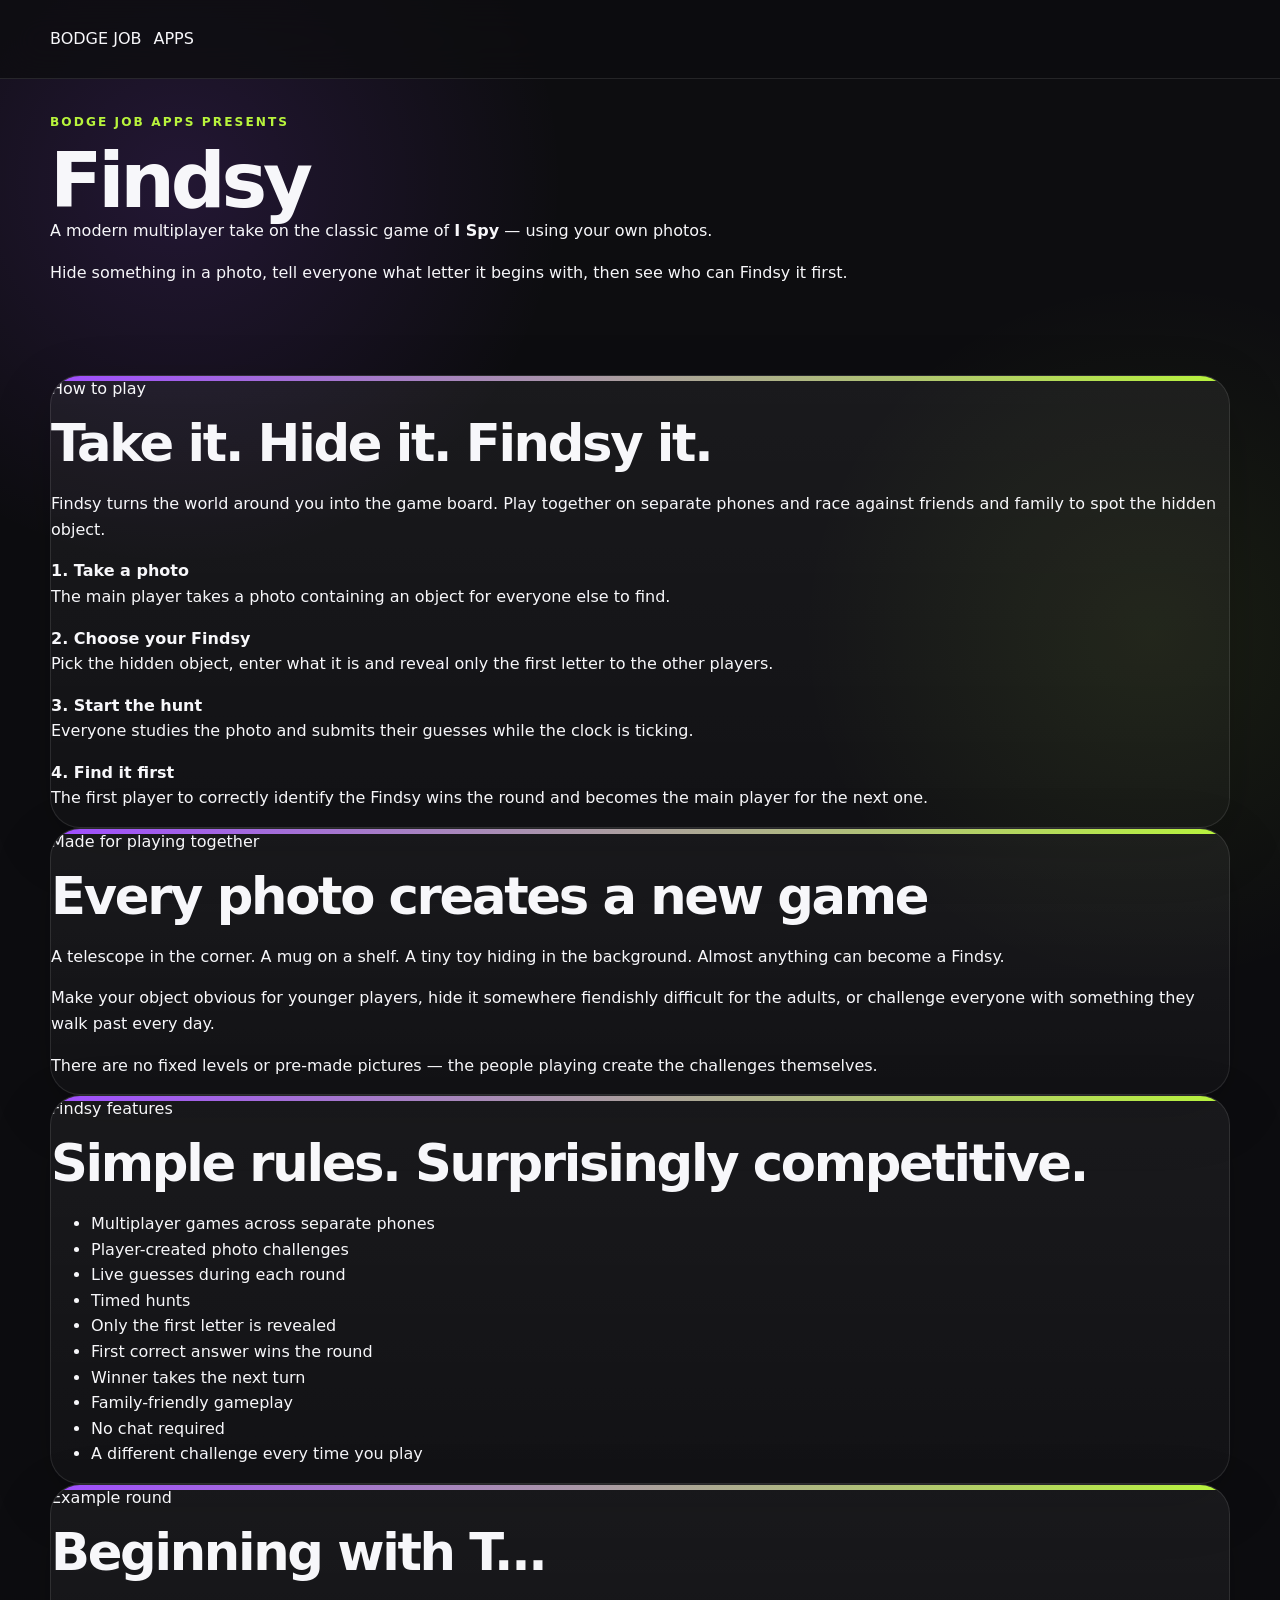
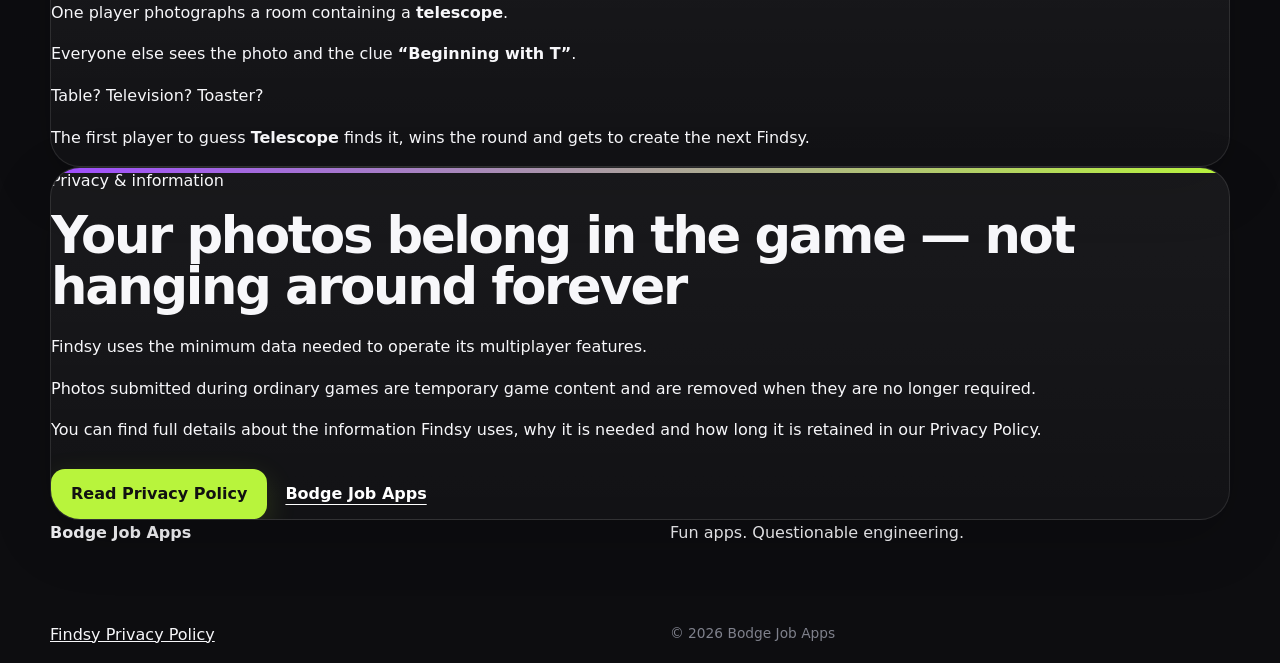
==== commit b52636c8: "Update Findsy page to reflect actual multiplayer game" ====
--- a/findsy/index.html
+++ b/findsy/index.html
@@ -3,14 +3,14 @@
 <head>
   <meta charset="utf-8">
   <meta name="viewport" content="width=device-width, initial-scale=1">
-  <meta name="description" content="Bodge Job Apps — fun family apps, built with enthusiasm and just enough bodging.">
-  <title>Bodge Job Apps</title>
-  <link rel="stylesheet" href="styles.css">
+  <meta name="description" content="Findsy by Bodge Job Apps — a modern multiplayer take on the classic game of I Spy. Hide something in a photo, give everyone the first letter and race to find it.">
+  <title>Findsy | Multiplayer Photo Game | Bodge Job Apps</title>
+  <link rel="stylesheet" href="../styles.css">
 </head>
 <body>
   <header class="site-header">
     <div class="wrap nav">
-      <a class="brand" href="./" aria-label="Bodge Job Apps home">
+      <a class="brand" href="../" aria-label="Bodge Job Apps home">
         <span class="tape">BODGE JOB</span>
         <span class="brand-sub">APPS</span>
       </a>
@@ -20,23 +20,96 @@
   <main>
     <section class="hero">
       <div class="wrap hero-inner">
-        <p class="eyebrow">Small apps. Big ideas.</p>
-        <h1>Fun apps.<br>Questionable engineering.<br><span>Surprisingly functional.</span></h1>
-        <p class="intro">Bodge Job Apps makes simple, entertaining apps designed to get people playing, laughing and doing things together.</p>
+        <p class="eyebrow">Bodge Job Apps presents</p>
+        <h1>Findsy</h1>
+        <p class="intro">A modern multiplayer take on the classic game of <strong>I Spy</strong> — using your own photos.</p>
+        <p>Hide something in a photo, tell everyone what letter it begins with, then see who can Findsy it first.</p>
       </div>
     </section>
 
-    <section class="apps wrap" aria-labelledby="our-apps">
-      <h2 id="our-apps">Our apps</h2>
+    <section class="apps wrap">
       <article class="app-card">
         <div>
-          <p class="app-status">Bodge Job Apps</p>
-          <h3>Findsy</h3>
-          <p>A fast, family-friendly photo challenge game. One player sets the challenge, everyone else goes hunting, and the competition begins.</p>
+          <p class="app-status">How to play</p>
+          <h2>Take it. Hide it. Findsy it.</h2>
+          <p>Findsy turns the world around you into the game board. Play together on separate phones and race against friends and family to spot the hidden object.</p>
+
+          <div class="findsy-steps">
+            <div class="findsy-step">
+              <strong>1. Take a photo</strong>
+              <p>The main player takes a photo containing an object for everyone else to find.</p>
+            </div>
+
+            <div class="findsy-step">
+              <strong>2. Choose your Findsy</strong>
+              <p>Pick the hidden object, enter what it is and reveal only the first letter to the other players.</p>
+            </div>
+
+            <div class="findsy-step">
+              <strong>3. Start the hunt</strong>
+              <p>Everyone studies the photo and submits their guesses while the clock is ticking.</p>
+            </div>
+
+            <div class="findsy-step">
+              <strong>4. Find it first</strong>
+              <p>The first player to correctly identify the Findsy wins the round and becomes the main player for the next one.</p>
+            </div>
+          </div>
         </div>
+      </article>
+
+      <article class="app-card">
+        <div>
+          <p class="app-status">Made for playing together</p>
+          <h2>Every photo creates a new game</h2>
+          <p>A telescope in the corner. A mug on a shelf. A tiny toy hiding in the background. Almost anything can become a Findsy.</p>
+          <p>Make your object obvious for younger players, hide it somewhere fiendishly difficult for the adults, or challenge everyone with something they walk past every day.</p>
+          <p>There are no fixed levels or pre-made pictures — the people playing create the challenges themselves.</p>
+        </div>
+      </article>
+
+      <article class="app-card">
+        <div>
+          <p class="app-status">Findsy features</p>
+          <h2>Simple rules. Surprisingly competitive.</h2>
+          <ul>
+            <li>Multiplayer games across separate phones</li>
+            <li>Player-created photo challenges</li>
+            <li>Live guesses during each round</li>
+            <li>Timed hunts</li>
+            <li>Only the first letter is revealed</li>
+            <li>First correct answer wins the round</li>
+            <li>Winner takes the next turn</li>
+            <li>Family-friendly gameplay</li>
+            <li>No chat required</li>
+            <li>A different challenge every time you play</li>
+          </ul>
+        </div>
+      </article>
+
+      <article class="app-card">
+        <div>
+          <p class="app-status">Example round</p>
+          <h2>Beginning with T...</h2>
+          <p>One player photographs a room containing a <strong>telescope</strong>.</p>
+          <p>Everyone else sees the photo and the clue <strong>“Beginning with T”</strong>.</p>
+          <p>Table? Television? Toaster?</p>
+          <p>The first player to guess <strong>Telescope</strong> finds it, wins the round and gets to create the next Findsy.</p>
+        </div>
+      </article>
+
+      <article class="app-card">
+        <div>
+          <p class="app-status">Privacy & information</p>
+          <h2>Your photos belong in the game — not hanging around forever</h2>
+          <p>Findsy uses the minimum data needed to operate its multiplayer features.</p>
+          <p>Photos submitted during ordinary games are temporary game content and are removed when they are no longer required.</p>
+          <p>You can find full details about the information Findsy uses, why it is needed and how long it is retained in our Privacy Policy.</p>
+        </div>
+
         <div class="app-links">
-          <a class="button" href="findsy/">About Findsy</a>
-          <a class="text-link" href="findsy/privacy-policy/">Privacy Policy</a>
+          <a class="button" href="privacy-policy/">Read Privacy Policy</a>
+          <a class="text-link" href="../">Bodge Job Apps</a>
         </div>
       </article>
     </section>
@@ -45,7 +118,8 @@
   <footer>
     <div class="wrap footer-inner">
       <p><strong>Bodge Job Apps</strong></p>
-      <p><a href="findsy/privacy-policy/">Findsy Privacy Policy</a></p>
+      <p>Fun apps. Questionable engineering.</p>
+      <p><a href="privacy-policy/">Findsy Privacy Policy</a></p>
       <p class="small">© 2026 Bodge Job Apps</p>
     </div>
   </footer>
--- a/styles.css
+++ b/styles.css
@@ -0,0 +1,256 @@
+:root {
+  --bg: #0d0d10;
+  --bg-2: #141419;
+  --panel: #18181f;
+  --panel-soft: #1f2027;
+  --text: #f7f7fa;
+  --muted: #b6b7c2;
+  --line: rgba(255,255,255,.10);
+  --purple: #9f4dff;
+  --purple-2: #6b32ff;
+  --lime: #b8f43c;
+  --cyan: #19bfff;
+  --shadow: 0 24px 80px rgba(0,0,0,.32);
+  --radius: 26px;
+  --wrap: 1180px;
+}
+
+* { box-sizing: border-box; }
+html { scroll-behavior: smooth; }
+body {
+  margin: 0;
+  font-family: Inter, ui-sans-serif, system-ui, -apple-system, BlinkMacSystemFont, "Segoe UI", sans-serif;
+  color: var(--text);
+  background:
+    radial-gradient(circle at 14% 8%, rgba(159,77,255,.15), transparent 24rem),
+    radial-gradient(circle at 90% 28%, rgba(184,244,60,.08), transparent 22rem),
+    var(--bg);
+  line-height: 1.6;
+}
+
+img { display: block; max-width: 100%; }
+a { color: inherit; }
+button, a { -webkit-tap-highlight-color: transparent; }
+
+.wrap { width: min(calc(100% - 40px), var(--wrap)); margin-inline: auto; }
+.skip-link { position: absolute; left: -9999px; top: 10px; }
+.skip-link:focus { left: 10px; z-index: 999; background: #fff; color:#000; padding: 10px 14px; border-radius: 8px; }
+
+.site-header {
+  position: sticky;
+  top: 0;
+  z-index: 50;
+  backdrop-filter: blur(18px);
+  background: rgba(13,13,16,.78);
+  border-bottom: 1px solid var(--line);
+}
+
+.nav { min-height: 78px; display:flex; align-items:center; justify-content:space-between; gap:24px; }
+.brand { display:flex; align-items:center; gap:12px; text-decoration:none; }
+.brand img { width:56px; height:56px; border-radius:50%; object-fit:cover; box-shadow:0 0 0 1px rgba(255,255,255,.12); }
+.brand span { display:flex; flex-direction:column; line-height:1; }
+.brand strong { font-size:1rem; letter-spacing:.02em; }
+.brand small { margin-top:6px; font-size:.68rem; font-weight:900; letter-spacing:.30em; color:var(--lime); }
+
+.main-nav { display:flex; align-items:center; gap:26px; }
+.main-nav a { color:var(--muted); text-decoration:none; font-weight:750; font-size:.94rem; }
+.main-nav a:hover { color:#fff; }
+
+.hero { padding: 34px 0 74px; }
+.hero-art {
+  position:relative;
+  overflow:hidden;
+  border-radius:32px;
+  border:1px solid rgba(255,255,255,.12);
+  box-shadow: var(--shadow), 0 0 80px rgba(159,77,255,.10);
+  background:#111;
+}
+.hero-art::after {
+  content:"";
+  position:absolute;
+  inset:auto 0 0;
+  height:28%;
+  background:linear-gradient(transparent, rgba(13,13,16,.38));
+  pointer-events:none;
+}
+.hero-art img { width:100%; height:auto; }
+
+.hero-copy { display:grid; grid-template-columns:1.25fr .75fr; gap:70px; align-items:end; margin-top:44px; }
+.eyebrow { margin:0 0 12px; color:var(--lime); text-transform:uppercase; letter-spacing:.17em; font-weight:900; font-size:.76rem; }
+h1,h2,h3,blockquote,p { margin-top:0; }
+h1 { margin-bottom:0; font-size:clamp(2.75rem, 6vw, 5.5rem); line-height:.96; letter-spacing:-.055em; }
+h1 span { color:var(--purple); }
+h2 { margin-bottom:22px; font-size:clamp(2.15rem, 4vw, 4rem); line-height:1; letter-spacing:-.045em; }
+h3 { font-size:clamp(2rem, 3vw, 3.25rem); line-height:1; letter-spacing:-.04em; margin-bottom:8px; }
+.hero-side { font-size:1.07rem; color:var(--muted); }
+.hero-side p { margin-bottom:24px; }
+.hero-actions, .app-links { display:flex; align-items:center; flex-wrap:wrap; gap:18px; }
+
+.button {
+  display:inline-flex;
+  justify-content:center;
+  align-items:center;
+  min-height:50px;
+  padding:0 20px;
+  border-radius:14px;
+  text-decoration:none;
+  font-weight:900;
+  color:#111;
+  background:var(--lime);
+  box-shadow:0 10px 30px rgba(184,244,60,.16);
+  transition:transform .18s ease, box-shadow .18s ease;
+}
+.button:hover { transform:translateY(-2px); box-shadow:0 14px 34px rgba(184,244,60,.22); }
+.button-secondary { color:#fff; background:linear-gradient(135deg, var(--purple), var(--purple-2)); box-shadow:0 10px 30px rgba(159,77,255,.18); }
+.text-link { text-underline-offset:5px; font-weight:800; color:#fff; }
+
+.mini-strip { display:grid; grid-template-columns:repeat(4,1fr); gap:1px; margin-top:46px; border:1px solid var(--line); border-radius:18px; overflow:hidden; background:var(--line); }
+.mini-strip span { padding:16px 18px; background:rgba(255,255,255,.035); font-size:.88rem; font-weight:800; text-align:center; color:#dfe0e8; }
+.asterisk { margin:8px 0 0; color:#777984; font-size:.78rem; text-align:right; }
+
+section { scroll-margin-top:95px; }
+.apps-section, .about-section, .coming-soon-section, .contact-section { padding:96px 0; }
+.apps-section { border-top:1px solid var(--line); }
+.section-heading { margin-bottom:42px; }
+.split-heading { display:grid; grid-template-columns:1fr .72fr; gap:60px; align-items:end; }
+.section-intro { color:var(--muted); font-size:1.08rem; margin-bottom:8px; }
+
+.app-grid { display:grid; grid-template-columns:1fr 1fr; gap:26px; }
+.app-card {
+  position:relative;
+  overflow:hidden;
+  min-height:100%;
+  border:1px solid var(--line);
+  border-radius:30px;
+  background:linear-gradient(180deg, rgba(255,255,255,.055), rgba(255,255,255,.025));
+  box-shadow:0 18px 60px rgba(0,0,0,.18);
+}
+.app-card::before {
+  content:"";
+  position:absolute;
+  inset:0 0 auto;
+  height:5px;
+  background:linear-gradient(90deg,var(--purple),var(--lime));
+}
+.app-card-threewords::before { background:linear-gradient(90deg,var(--cyan),var(--purple)); }
+.app-visual { position:relative; min-height:290px; display:grid; place-items:center; padding:38px 32px 20px; }
+.app-visual::after { content:""; position:absolute; inset:20% 18%; filter:blur(40px); opacity:.28; border-radius:50%; background:var(--purple); z-index:0; }
+.app-card-threewords .app-visual::after { background:var(--cyan); }
+.app-visual img { position:relative; z-index:1; width:220px; height:220px; object-fit:contain; border-radius:30%; }
+.app-badge { position:absolute; top:26px; right:26px; z-index:2; border:1px solid rgba(184,244,60,.35); color:var(--lime); background:rgba(184,244,60,.08); padding:7px 11px; border-radius:999px; font-size:.72rem; font-weight:900; text-transform:uppercase; letter-spacing:.09em; }
+.app-card-copy { padding:8px 34px 36px; }
+.app-type { margin-bottom:8px; color:var(--muted); text-transform:uppercase; letter-spacing:.12em; font-size:.73rem; font-weight:900; }
+.app-tagline { color:#fff; font-size:1.14rem; font-weight:900; }
+.app-card-copy > p:not(.app-type):not(.app-tagline) { color:var(--muted); }
+.app-links { margin-top:26px; }
+
+.about-section { background:linear-gradient(180deg, rgba(255,255,255,.02), rgba(255,255,255,0)); border-top:1px solid var(--line); }
+.about-grid { display:grid; grid-template-columns:1fr .92fr; gap:70px; align-items:start; }
+.about-copy .lead { color:#fff; font-size:1.26rem; line-height:1.5; }
+.about-copy p:not(.eyebrow):not(.lead) { color:var(--muted); }
+.method-card { border:1px solid var(--line); border-radius:28px; background:var(--panel); padding:28px; box-shadow:var(--shadow); }
+.method-title { display:flex; align-items:center; gap:10px; padding-bottom:18px; margin-bottom:4px; border-bottom:1px solid var(--line); }
+.method-title p { margin:0; text-transform:uppercase; letter-spacing:.12em; font-size:.75rem; font-weight:900; color:#ddd; }
+.dot { width:10px; height:10px; border-radius:50%; background:var(--lime); box-shadow:0 0 18px rgba(184,244,60,.55); }
+.bodge-list { list-style:none; padding:0; margin:0; }
+.bodge-list li { display:grid; grid-template-columns:54px 1fr; gap:12px; align-items:start; padding:18px 0; border-bottom:1px solid var(--line); }
+.bodge-list li:last-child { border-bottom:0; }
+.bodge-list b { color:var(--purple); font-size:.8rem; letter-spacing:.08em; }
+.bodge-list span { display:flex; flex-direction:column; gap:3px; }
+.bodge-list strong { font-size:1rem; }
+.bodge-list small { color:var(--muted); font-size:.9rem; }
+
+.philosophy-section { padding:80px 0; background:linear-gradient(120deg, #6f2eff 0%, #9e42ff 48%, #b8f43c 160%); }
+.philosophy-inner { display:grid; grid-template-columns:150px 1fr; gap:24px; align-items:center; }
+.quote-mark { font-family:Georgia,serif; font-size:12rem; line-height:.5; color:rgba(255,255,255,.22); }
+.philosophy-section .eyebrow { color:#d9ff8b; }
+.philosophy-section blockquote { max-width:900px; margin-bottom:18px; font-size:clamp(2.2rem, 5vw, 4.6rem); font-weight:950; line-height:1; letter-spacing:-.045em; }
+.philosophy-section p:last-child { max-width:760px; margin-bottom:0; font-size:1.06rem; color:rgba(255,255,255,.86); }
+
+.coming-soon { display:grid; grid-template-columns:1fr 220px; gap:50px; align-items:center; }
+.coming-soon p:not(.eyebrow) { max-width:720px; color:var(--muted); }
+.coming-soon-mark { width:190px; height:190px; display:grid; place-items:center; justify-self:end; border-radius:44px; transform:rotate(6deg); border:1px solid rgba(255,255,255,.14); background:linear-gradient(145deg,var(--panel-soft),#121216); box-shadow:var(--shadow); }
+.coming-soon-mark span { color:var(--lime); font-size:7rem; font-weight:950; line-height:1; transform:rotate(-6deg); }
+
+.contact-section { border-top:1px solid var(--line); background:radial-gradient(circle at 20% 20%, rgba(159,77,255,.16), transparent 28rem); }
+.contact-inner { display:grid; grid-template-columns:130px 1fr; align-items:center; gap:34px; max-width:850px; }
+.contact-inner img { border-radius:50%; }
+.contact-inner p:not(.eyebrow) { color:var(--muted); max-width:620px; }
+
+.site-footer { padding:58px 0 28px; border-top:1px solid var(--line); background:#09090b; }
+.footer-inner { display:grid; grid-template-columns:1fr 1fr; gap:60px; }
+.footer-brand .small { max-width:440px; margin-top:20px; color:var(--muted); }
+.footer-links { display:grid; grid-template-columns:1fr 1.25fr; gap:40px; }
+.footer-links > div { display:flex; flex-direction:column; gap:10px; }
+.footer-links strong { color:#fff; margin-bottom:4px; }
+.footer-links a { color:var(--muted); text-decoration:none; }
+.footer-links a:hover { color:#fff; }
+.footer-bottom { margin-top:42px; padding-top:22px; border-top:1px solid var(--line); }
+.small { font-size:.86rem; color:#7f818c; }
+
+.legal-page, .app-page { min-height:70vh; padding:74px 0 100px; }
+.legal-shell, .app-page-shell { max-width:900px; }
+.legal-hero { padding-bottom:36px; border-bottom:1px solid var(--line); margin-bottom:38px; }
+.legal-hero h1 { font-size:clamp(2.5rem, 6vw, 4.8rem); }
+.legal-hero p { color:var(--muted); max-width:720px; }
+.legal-content h2 { font-size:1.5rem; letter-spacing:-.02em; margin-top:34px; margin-bottom:10px; }
+.legal-content p, .legal-content li { color:var(--muted); }
+.legal-content ul { padding-left:1.2rem; }
+.legal-note { margin:28px 0; padding:18px 20px; border:1px solid rgba(184,244,60,.22); border-radius:16px; background:rgba(184,244,60,.05); }
+.legal-note p { margin:0; color:#dce8c5; }
+
+.app-page-hero { display:grid; grid-template-columns:240px 1fr; gap:46px; align-items:center; }
+.app-page-hero img { width:240px; border-radius:30%; }
+.app-page-hero p { color:var(--muted); }
+.app-page-copy { margin-top:56px; display:grid; grid-template-columns:1fr 1fr; gap:26px; }
+.info-card { border:1px solid var(--line); border-radius:22px; padding:26px; background:var(--panel); }
+.info-card h2 { font-size:1.55rem; margin-bottom:12px; }
+.info-card p { color:var(--muted); margin-bottom:0; }
+
+@media (max-width: 900px) {
+  .hero-copy, .split-heading, .about-grid, .footer-inner { grid-template-columns:1fr; gap:32px; }
+  .app-grid { grid-template-columns:1fr; }
+  .mini-strip { grid-template-columns:1fr 1fr; }
+  .philosophy-inner { grid-template-columns:75px 1fr; }
+  .quote-mark { font-size:8rem; }
+}
+
+@media (max-width: 680px) {
+  .wrap { width:min(calc(100% - 28px), var(--wrap)); }
+  .site-header { position:relative; }
+  .nav { min-height:72px; }
+  .brand img { width:48px; height:48px; }
+  .main-nav { gap:14px; }
+  .main-nav a { font-size:.82rem; }
+  .hero { padding-top:18px; }
+  .hero-art { border-radius:18px; }
+  .hero-copy { margin-top:30px; gap:24px; }
+  h1 { font-size:clamp(2.6rem, 13vw, 4.4rem); }
+  .mini-strip { grid-template-columns:1fr; border-radius:14px; }
+  .asterisk { text-align:left; }
+  .apps-section, .about-section, .coming-soon-section, .contact-section { padding:72px 0; }
+  .app-visual { min-height:245px; }
+  .app-visual img { width:180px; height:180px; }
+  .app-card-copy { padding:4px 24px 28px; }
+  .philosophy-section { padding:64px 0; }
+  .philosophy-inner { grid-template-columns:1fr; }
+  .quote-mark { display:none; }
+  .coming-soon { grid-template-columns:1fr; }
+  .coming-soon-mark { width:140px; height:140px; justify-self:start; }
+  .coming-soon-mark span { font-size:5rem; }
+  .contact-inner { grid-template-columns:80px 1fr; align-items:start; gap:20px; }
+  .footer-links { grid-template-columns:1fr; }
+  .app-page-hero, .app-page-copy { grid-template-columns:1fr; }
+  .app-page-hero img { width:180px; }
+}
+
+@media (max-width: 500px) {
+  .brand span { display:none; }
+  .main-nav { width:100%; justify-content:flex-end; }
+  .main-nav a { font-size:.78rem; }
+  .hero-actions, .app-links { align-items:stretch; flex-direction:column; }
+  .button { width:100%; }
+  .text-link { text-align:center; }
+  .contact-inner { grid-template-columns:1fr; }
+  .contact-inner img { width:88px; }
+}
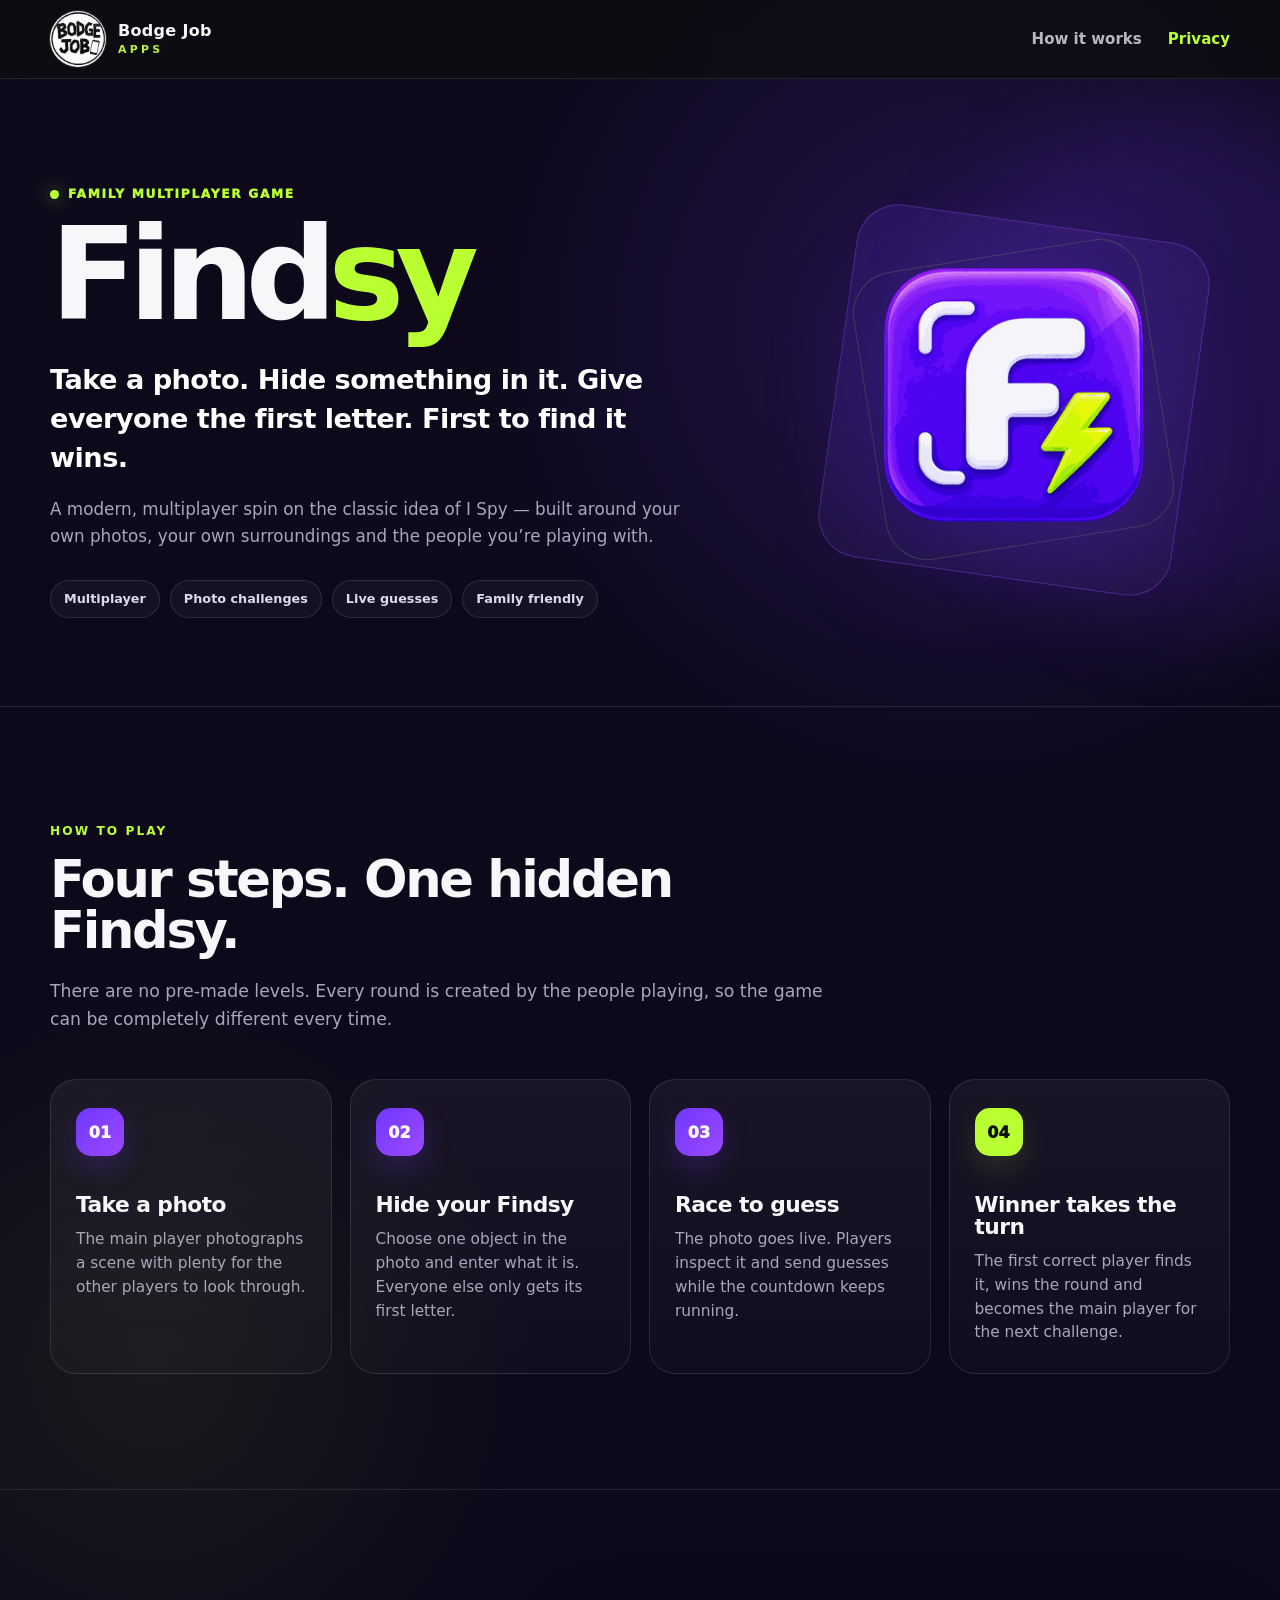
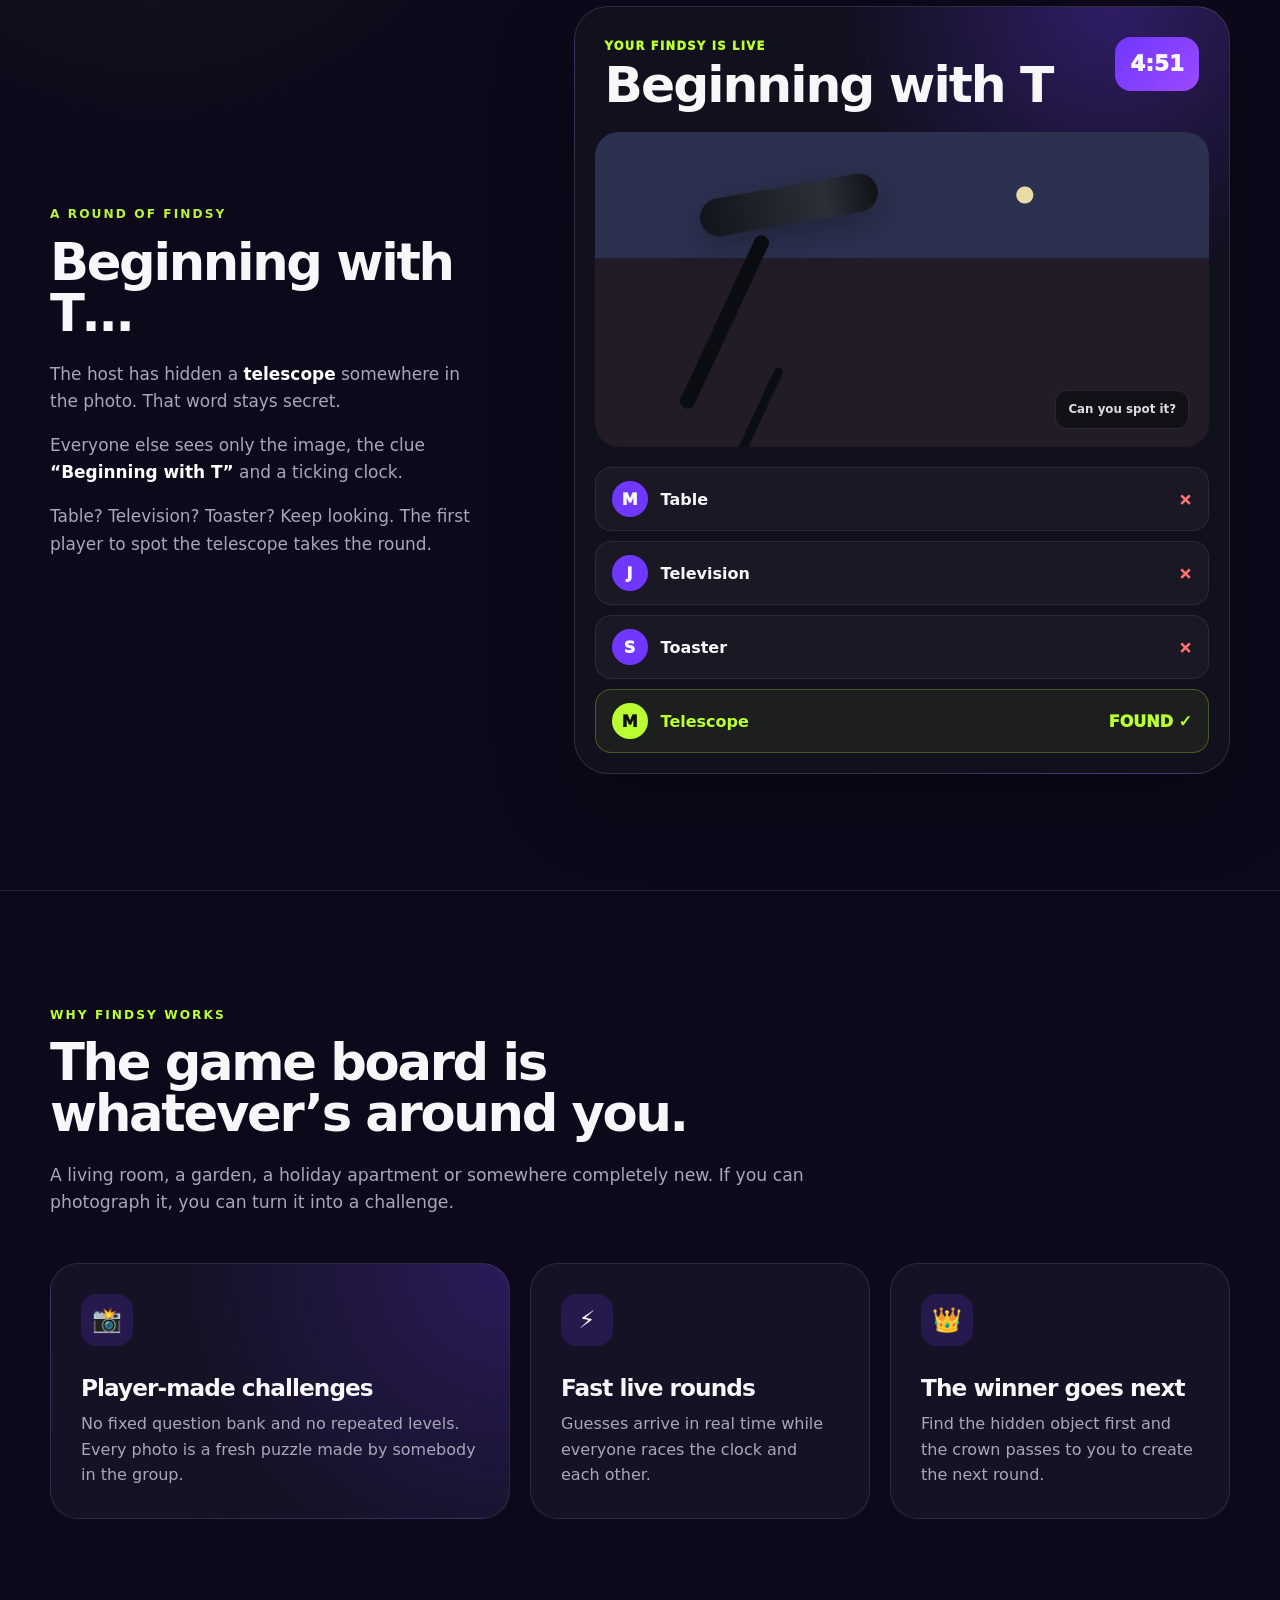
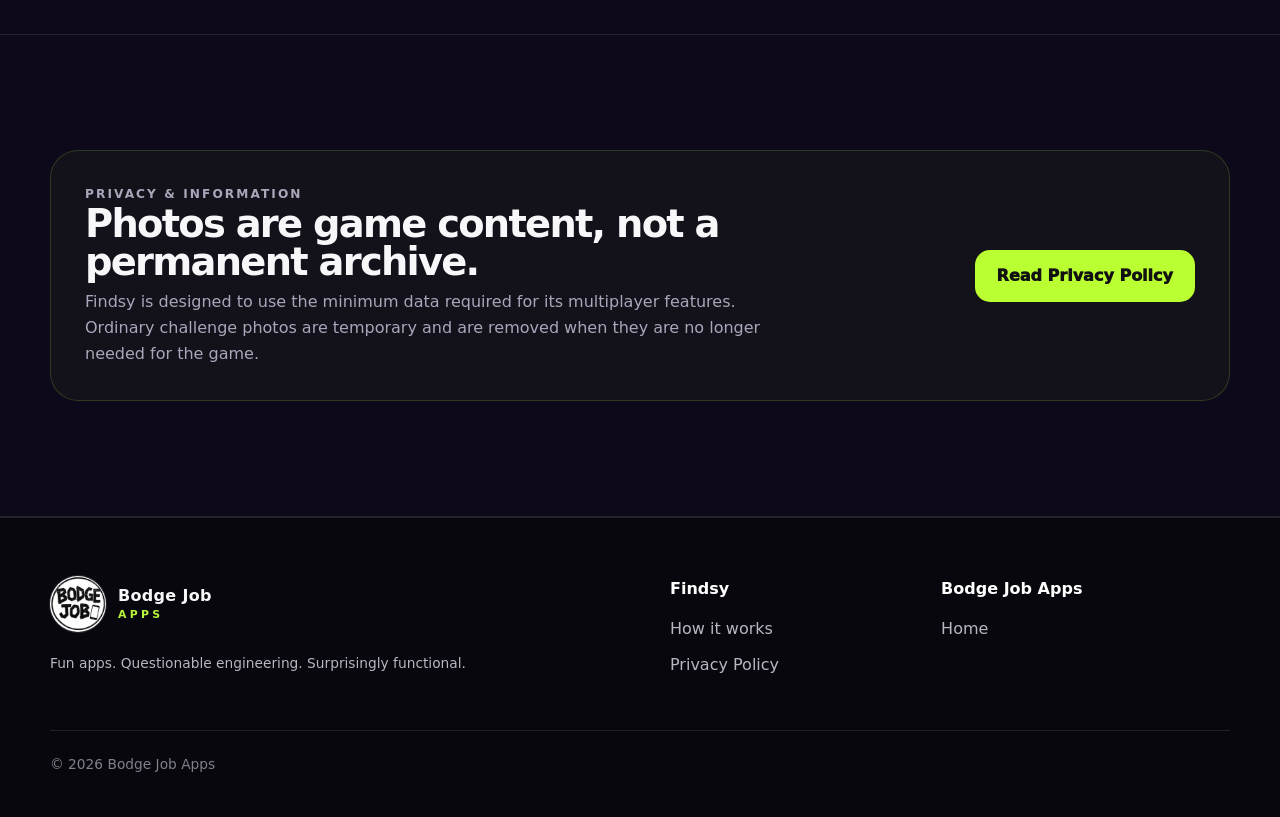
==== commit a1a31d5c: "Redesign Findsy landing page to match game branding" ====
--- a/findsy/index.html
+++ b/findsy/index.html
@@ -3,123 +3,718 @@
 <head>
   <meta charset="utf-8">
   <meta name="viewport" content="width=device-width, initial-scale=1">
-  <meta name="description" content="Findsy by Bodge Job Apps — a modern multiplayer take on the classic game of I Spy. Hide something in a photo, give everyone the first letter and race to find it.">
-  <title>Findsy | Multiplayer Photo Game | Bodge Job Apps</title>
+  <meta name="theme-color" content="#100b22">
+  <meta name="description" content="Findsy by Bodge Job Apps — a family multiplayer photo game inspired by I Spy. Hide something in a photo, reveal the first letter and race to find it first.">
+  <title>Findsy | Bodge Job Apps</title>
+
+  <link rel="icon" type="image/png" href="../assets/findsy-logo.png">
   <link rel="stylesheet" href="../styles.css">
+
+  <style>
+    :root {
+      --findsy-bg: #0d091b;
+      --findsy-panel: #151226;
+      --findsy-panel-2: #1c1830;
+      --findsy-purple: #7037ff;
+      --findsy-purple-2: #9c49ff;
+      --findsy-lime: #baff31;
+      --findsy-soft: #aaa6ba;
+    }
+
+    body {
+      background:
+        radial-gradient(circle at 75% 8%, rgba(112,55,255,.22), transparent 30rem),
+        radial-gradient(circle at 12% 34%, rgba(186,255,49,.07), transparent 24rem),
+        var(--findsy-bg);
+    }
+
+    .findsy-header .main-nav a:last-child {
+      color: var(--findsy-lime);
+    }
+
+    .findsy-hero {
+      position: relative;
+      overflow: hidden;
+      padding: clamp(64px, 8vw, 118px) 0 88px;
+      border-bottom: 1px solid var(--line);
+    }
+
+    .findsy-hero::after {
+      content: "";
+      position: absolute;
+      width: 520px;
+      height: 520px;
+      right: -180px;
+      top: 25px;
+      border-radius: 50%;
+      background: rgba(112,55,255,.14);
+      filter: blur(45px);
+      pointer-events: none;
+    }
+
+    .findsy-hero-grid {
+      position: relative;
+      z-index: 1;
+      display: grid;
+      grid-template-columns: minmax(0, 1.08fr) minmax(300px, .72fr);
+      gap: clamp(48px, 8vw, 100px);
+      align-items: center;
+    }
+
+    .findsy-kicker {
+      display: inline-flex;
+      align-items: center;
+      gap: 9px;
+      margin-bottom: 18px;
+      color: var(--findsy-lime);
+      text-transform: uppercase;
+      letter-spacing: .14em;
+      font-size: .76rem;
+      font-weight: 950;
+    }
+
+    .findsy-kicker::before {
+      content: "";
+      width: 9px;
+      height: 9px;
+      border-radius: 50%;
+      background: var(--findsy-lime);
+      box-shadow: 0 0 18px rgba(186,255,49,.65);
+    }
+
+    .findsy-title {
+      margin: 0;
+      font-size: clamp(4.2rem, 10vw, 8.5rem);
+      line-height: .82;
+      letter-spacing: -.07em;
+    }
+
+    .findsy-title span {
+      color: var(--findsy-lime);
+    }
+
+    .findsy-lead {
+      max-width: 720px;
+      margin: 32px 0 0;
+      color: #fff;
+      font-size: clamp(1.28rem, 2.2vw, 1.7rem);
+      line-height: 1.45;
+      font-weight: 780;
+      letter-spacing: -.02em;
+    }
+
+    .findsy-summary {
+      max-width: 670px;
+      margin: 18px 0 0;
+      color: var(--findsy-soft);
+      font-size: 1.05rem;
+    }
+
+    .findsy-tags {
+      display: flex;
+      gap: 10px;
+      flex-wrap: wrap;
+      margin-top: 30px;
+    }
+
+    .findsy-tags span {
+      padding: 8px 13px;
+      border: 1px solid rgba(255,255,255,.11);
+      border-radius: 999px;
+      color: #ddd9e9;
+      background: rgba(255,255,255,.035);
+      font-size: .8rem;
+      font-weight: 800;
+    }
+
+    .findsy-logo-stage {
+      position: relative;
+      display: grid;
+      place-items: center;
+      min-height: 410px;
+    }
+
+    .findsy-logo-stage::before,
+    .findsy-logo-stage::after {
+      content: "";
+      position: absolute;
+      border-radius: 42px;
+      transform: rotate(8deg);
+    }
+
+    .findsy-logo-stage::before {
+      width: 82%;
+      aspect-ratio: 1;
+      border: 1px solid rgba(156,73,255,.35);
+      background: linear-gradient(145deg, rgba(112,55,255,.16), rgba(255,255,255,.025));
+    }
+
+    .findsy-logo-stage::after {
+      width: 67%;
+      aspect-ratio: 1;
+      transform: rotate(-9deg);
+      border: 1px solid rgba(186,255,49,.18);
+    }
+
+    .findsy-logo-stage img {
+      position: relative;
+      z-index: 2;
+      width: min(72%, 315px);
+      filter: drop-shadow(0 30px 55px rgba(70,27,180,.45));
+    }
+
+    .findsy-section {
+      padding: clamp(76px, 9vw, 118px) 0;
+      border-bottom: 1px solid var(--line);
+    }
+
+    .findsy-section-heading {
+      max-width: 780px;
+      margin-bottom: 46px;
+    }
+
+    .findsy-section-heading .eyebrow {
+      color: var(--findsy-lime);
+    }
+
+    .findsy-section-heading p:last-child {
+      margin: 0;
+      color: var(--findsy-soft);
+      font-size: 1.08rem;
+    }
+
+    .steps-grid {
+      display: grid;
+      grid-template-columns: repeat(4, 1fr);
+      gap: 18px;
+    }
+
+    .step-card {
+      position: relative;
+      min-height: 270px;
+      padding: 28px 25px;
+      overflow: hidden;
+      border: 1px solid rgba(255,255,255,.10);
+      border-radius: 26px;
+      background: linear-gradient(180deg, rgba(255,255,255,.052), rgba(255,255,255,.02));
+    }
+
+    .step-number {
+      display: grid;
+      place-items: center;
+      width: 48px;
+      height: 48px;
+      margin-bottom: 38px;
+      border-radius: 15px;
+      background: linear-gradient(135deg, var(--findsy-purple), var(--findsy-purple-2));
+      font-size: 1rem;
+      font-weight: 950;
+      box-shadow: 0 12px 28px rgba(112,55,255,.22);
+    }
+
+    .step-card:nth-child(4) .step-number {
+      color: #101010;
+      background: var(--findsy-lime);
+      box-shadow: 0 12px 28px rgba(186,255,49,.12);
+    }
+
+    .step-card h3 {
+      margin-bottom: 12px;
+      font-size: 1.36rem;
+      letter-spacing: -.025em;
+    }
+
+    .step-card p {
+      margin: 0;
+      color: var(--findsy-soft);
+      font-size: .96rem;
+      line-height: 1.55;
+    }
+
+    .demo-wrap {
+      display: grid;
+      grid-template-columns: minmax(0, .8fr) minmax(0, 1.2fr);
+      gap: clamp(38px, 7vw, 86px);
+      align-items: center;
+    }
+
+    .demo-copy p:not(.eyebrow) {
+      color: var(--findsy-soft);
+      font-size: 1.06rem;
+    }
+
+    .demo-copy strong {
+      color: #fff;
+    }
+
+    .game-card {
+      position: relative;
+      overflow: hidden;
+      border: 1px solid rgba(255,255,255,.12);
+      border-radius: 34px;
+      background:
+        radial-gradient(circle at 82% 0%, rgba(112,55,255,.32), transparent 17rem),
+        #11101d;
+      box-shadow: 0 28px 80px rgba(0,0,0,.32);
+    }
+
+    .game-top {
+      display: flex;
+      align-items: start;
+      justify-content: space-between;
+      gap: 20px;
+      padding: 30px 30px 22px;
+    }
+
+    .live-label {
+      display: block;
+      color: var(--findsy-lime);
+      font-size: .72rem;
+      font-weight: 950;
+      letter-spacing: .11em;
+      text-transform: uppercase;
+    }
+
+    .game-top h3 {
+      margin: 5px 0 0;
+      font-size: clamp(1.9rem, 4vw, 3.15rem);
+    }
+
+    .timer {
+      flex: 0 0 auto;
+      padding: 10px 15px;
+      border-radius: 16px;
+      background: linear-gradient(135deg, var(--findsy-purple), var(--findsy-purple-2));
+      font-size: 1.35rem;
+      font-weight: 950;
+    }
+
+    .photo-demo {
+      position: relative;
+      min-height: 315px;
+      margin: 0 20px;
+      overflow: hidden;
+      border-radius: 24px;
+      background:
+        radial-gradient(circle at 70% 20%, rgba(255,238,174,.9) 0 8px, transparent 9px),
+        linear-gradient(180deg, #2c3150 0 40%, #221c28 40% 100%);
+    }
+
+    .photo-demo::before {
+      content: "";
+      position: absolute;
+      left: 20%;
+      bottom: 30px;
+      width: 15px;
+      height: 190px;
+      border-radius: 12px;
+      transform: rotate(25deg);
+      background: #0b0d12;
+      box-shadow: 70px 110px 0 -3px #0b0d12;
+    }
+
+    .photo-demo::after {
+      content: "";
+      position: absolute;
+      left: 17%;
+      top: 54px;
+      width: 180px;
+      height: 38px;
+      border-radius: 22px;
+      transform: rotate(-10deg);
+      background: linear-gradient(90deg, #11151b, #2b3038 70%, #101216);
+      box-shadow: 0 10px 35px rgba(0,0,0,.3);
+    }
+
+    .photo-demo-label {
+      position: absolute;
+      right: 20px;
+      bottom: 18px;
+      z-index: 2;
+      padding: 9px 12px;
+      border: 1px solid rgba(255,255,255,.1);
+      border-radius: 12px;
+      color: #ddd;
+      background: rgba(10,10,15,.62);
+      backdrop-filter: blur(10px);
+      font-size: .74rem;
+      font-weight: 800;
+    }
+
+    .guess-list {
+      display: grid;
+      gap: 10px;
+      padding: 20px;
+    }
+
+    .guess {
+      display: flex;
+      align-items: center;
+      gap: 13px;
+      padding: 13px 16px;
+      border: 1px solid rgba(255,255,255,.08);
+      border-radius: 16px;
+      background: rgba(255,255,255,.035);
+    }
+
+    .guess-avatar {
+      display: grid;
+      place-items: center;
+      width: 36px;
+      height: 36px;
+      flex: 0 0 36px;
+      border-radius: 50%;
+      background: var(--findsy-purple);
+      font-weight: 950;
+    }
+
+    .guess span:nth-child(2) {
+      flex: 1;
+      font-weight: 850;
+    }
+
+    .guess-result {
+      color: #ff7272;
+      font-weight: 950;
+    }
+
+    .guess.correct {
+      border-color: rgba(186,255,49,.26);
+      background: rgba(186,255,49,.065);
+    }
+
+    .guess.correct .guess-avatar {
+      color: #111;
+      background: var(--findsy-lime);
+    }
+
+    .guess.correct span:nth-child(2),
+    .guess.correct .guess-result {
+      color: var(--findsy-lime);
+    }
+
+    .features-grid {
+      display: grid;
+      grid-template-columns: 1.15fr .85fr .85fr;
+      gap: 20px;
+    }
+
+    .feature-card {
+      min-height: 245px;
+      padding: 30px;
+      border: 1px solid rgba(255,255,255,.1);
+      border-radius: 28px;
+      background: var(--findsy-panel);
+    }
+
+    .feature-card:first-child {
+      background:
+        radial-gradient(circle at 100% 0%, rgba(112,55,255,.24), transparent 20rem),
+        var(--findsy-panel);
+    }
+
+    .feature-icon {
+      display: grid;
+      place-items: center;
+      width: 52px;
+      height: 52px;
+      margin-bottom: 30px;
+      border-radius: 16px;
+      background: rgba(112,55,255,.18);
+      font-size: 1.5rem;
+    }
+
+    .feature-card h3 {
+      margin-bottom: 12px;
+      font-size: 1.45rem;
+    }
+
+    .feature-card p {
+      margin: 0;
+      color: var(--findsy-soft);
+    }
+
+    .privacy-strip {
+      display: grid;
+      grid-template-columns: 1fr auto;
+      gap: 28px;
+      align-items: center;
+      padding: 34px;
+      border: 1px solid rgba(186,255,49,.17);
+      border-radius: 28px;
+      background: rgba(186,255,49,.04);
+    }
+
+    .privacy-strip h2 {
+      margin-bottom: 8px;
+      font-size: clamp(1.65rem, 3vw, 2.5rem);
+    }
+
+    .privacy-strip p {
+      max-width: 720px;
+      margin: 0;
+      color: var(--findsy-soft);
+    }
+
+    .findsy-button {
+      display: inline-flex;
+      align-items: center;
+      justify-content: center;
+      min-height: 52px;
+      padding: 0 22px;
+      border-radius: 15px;
+      color: #111;
+      background: var(--findsy-lime);
+      text-decoration: none;
+      font-weight: 950;
+      white-space: nowrap;
+    }
+
+    .findsy-footer {
+      background: #08070d;
+    }
+
+    @media (max-width: 960px) {
+      .findsy-hero-grid,
+      .demo-wrap {
+        grid-template-columns: 1fr;
+      }
+
+      .findsy-logo-stage {
+        min-height: 320px;
+      }
+
+      .findsy-logo-stage::before { width: min(62%, 340px); }
+      .findsy-logo-stage::after { width: min(52%, 285px); }
+      .findsy-logo-stage img { width: min(48%, 250px); }
+
+      .steps-grid { grid-template-columns: 1fr 1fr; }
+      .features-grid { grid-template-columns: 1fr 1fr; }
+      .feature-card:first-child { grid-column: 1 / -1; }
+    }
+
+    @media (max-width: 680px) {
+      .findsy-header .main-nav a:first-child { display: none; }
+      .findsy-hero { padding-top: 52px; }
+      .findsy-title { font-size: clamp(4rem, 23vw, 6.4rem); }
+      .findsy-lead { font-size: 1.18rem; }
+      .findsy-logo-stage { min-height: 260px; }
+      .findsy-logo-stage::before { width: min(76%, 300px); }
+      .findsy-logo-stage::after { width: min(64%, 255px); }
+      .findsy-logo-stage img { width: min(58%, 220px); }
+      .steps-grid,
+      .features-grid { grid-template-columns: 1fr; }
+      .feature-card:first-child { grid-column: auto; }
+      .step-card { min-height: 0; }
+      .step-number { margin-bottom: 28px; }
+      .game-top { padding: 24px 22px 18px; }
+      .photo-demo { min-height: 270px; margin: 0 14px; }
+      .guess-list { padding: 14px; }
+      .privacy-strip { grid-template-columns: 1fr; padding: 26px 22px; }
+      .findsy-button { width: 100%; }
+    }
+  </style>
 </head>
+
 <body>
-  <header class="site-header">
+  <a class="skip-link" href="#main">Skip to content</a>
+
+  <header class="site-header findsy-header">
     <div class="wrap nav">
       <a class="brand" href="../" aria-label="Bodge Job Apps home">
-        <span class="tape">BODGE JOB</span>
-        <span class="brand-sub">APPS</span>
+        <img src="../assets/bodge-job-logo.png" alt="" width="58" height="58">
+        <span>
+          <strong>Bodge Job</strong>
+          <small>APPS</small>
+        </span>
       </a>
+
+      <nav class="main-nav" aria-label="Findsy navigation">
+        <a href="#how-it-works">How it works</a>
+        <a href="privacy-policy/">Privacy</a>
+      </nav>
     </div>
   </header>
 
-  <main>
-    <section class="hero">
-      <div class="wrap hero-inner">
-        <p class="eyebrow">Bodge Job Apps presents</p>
-        <h1>Findsy</h1>
-        <p class="intro">A modern multiplayer take on the classic game of <strong>I Spy</strong> — using your own photos.</p>
-        <p>Hide something in a photo, tell everyone what letter it begins with, then see who can Findsy it first.</p>
+  <main id="main">
+    <section class="findsy-hero">
+      <div class="wrap findsy-hero-grid">
+        <div>
+          <div class="findsy-kicker">Family multiplayer game</div>
+          <h1 class="findsy-title">Find<span>sy</span></h1>
+          <p class="findsy-lead">Take a photo. Hide something in it. Give everyone the first letter. First to find it wins.</p>
+          <p class="findsy-summary">A modern, multiplayer spin on the classic idea of I Spy — built around your own photos, your own surroundings and the people you’re playing with.</p>
+
+          <div class="findsy-tags" aria-label="Findsy features">
+            <span>Multiplayer</span>
+            <span>Photo challenges</span>
+            <span>Live guesses</span>
+            <span>Family friendly</span>
+          </div>
+        </div>
+
+        <div class="findsy-logo-stage" aria-hidden="true">
+          <img src="../assets/findsy-logo.png" alt="Findsy app icon" width="315" height="315">
+        </div>
       </div>
     </section>
 
-    <section class="apps wrap">
-      <article class="app-card">
-        <div>
-          <p class="app-status">How to play</p>
-          <h2>Take it. Hide it. Findsy it.</h2>
-          <p>Findsy turns the world around you into the game board. Play together on separate phones and race against friends and family to spot the hidden object.</p>
-
-          <div class="findsy-steps">
-            <div class="findsy-step">
-              <strong>1. Take a photo</strong>
-              <p>The main player takes a photo containing an object for everyone else to find.</p>
+    <section class="findsy-section" id="how-it-works">
+      <div class="wrap">
+        <div class="findsy-section-heading">
+          <p class="eyebrow">How to play</p>
+          <h2>Four steps. One hidden Findsy.</h2>
+          <p>There are no pre-made levels. Every round is created by the people playing, so the game can be completely different every time.</p>
+        </div>
+
+        <div class="steps-grid">
+          <article class="step-card">
+            <div class="step-number">01</div>
+            <h3>Take a photo</h3>
+            <p>The main player photographs a scene with plenty for the other players to look through.</p>
+          </article>
+
+          <article class="step-card">
+            <div class="step-number">02</div>
+            <h3>Hide your Findsy</h3>
+            <p>Choose one object in the photo and enter what it is. Everyone else only gets its first letter.</p>
+          </article>
+
+          <article class="step-card">
+            <div class="step-number">03</div>
+            <h3>Race to guess</h3>
+            <p>The photo goes live. Players inspect it and send guesses while the countdown keeps running.</p>
+          </article>
+
+          <article class="step-card">
+            <div class="step-number">04</div>
+            <h3>Winner takes the turn</h3>
+            <p>The first correct player finds it, wins the round and becomes the main player for the next challenge.</p>
+          </article>
+        </div>
+      </div>
+    </section>
+
+    <section class="findsy-section">
+      <div class="wrap demo-wrap">
+        <div class="demo-copy">
+          <p class="eyebrow">A round of Findsy</p>
+          <h2>Beginning with T…</h2>
+          <p>The host has hidden a <strong>telescope</strong> somewhere in the photo. That word stays secret.</p>
+          <p>Everyone else sees only the image, the clue <strong>“Beginning with T”</strong> and a ticking clock.</p>
+          <p>Table? Television? Toaster? Keep looking. The first player to spot the telescope takes the round.</p>
+        </div>
+
+        <div class="game-card" aria-label="Example Findsy round">
+          <div class="game-top">
+            <div>
+              <span class="live-label">Your Findsy is live</span>
+              <h3>Beginning with T</h3>
             </div>
-
-            <div class="findsy-step">
-              <strong>2. Choose your Findsy</strong>
-              <p>Pick the hidden object, enter what it is and reveal only the first letter to the other players.</p>
+            <div class="timer">4:51</div>
+          </div>
+
+          <div class="photo-demo">
+            <span class="photo-demo-label">Can you spot it?</span>
+          </div>
+
+          <div class="guess-list">
+            <div class="guess">
+              <span class="guess-avatar">M</span>
+              <span>Table</span>
+              <span class="guess-result">×</span>
             </div>
-
-            <div class="findsy-step">
-              <strong>3. Start the hunt</strong>
-              <p>Everyone studies the photo and submits their guesses while the clock is ticking.</p>
+            <div class="guess">
+              <span class="guess-avatar">J</span>
+              <span>Television</span>
+              <span class="guess-result">×</span>
             </div>
-
-            <div class="findsy-step">
-              <strong>4. Find it first</strong>
-              <p>The first player to correctly identify the Findsy wins the round and becomes the main player for the next one.</p>
+            <div class="guess">
+              <span class="guess-avatar">S</span>
+              <span>Toaster</span>
+              <span class="guess-result">×</span>
+            </div>
+            <div class="guess correct">
+              <span class="guess-avatar">M</span>
+              <span>Telescope</span>
+              <span class="guess-result">FOUND ✓</span>
             </div>
           </div>
         </div>
-      </article>
-
-      <article class="app-card">
-        <div>
-          <p class="app-status">Made for playing together</p>
-          <h2>Every photo creates a new game</h2>
-          <p>A telescope in the corner. A mug on a shelf. A tiny toy hiding in the background. Almost anything can become a Findsy.</p>
-          <p>Make your object obvious for younger players, hide it somewhere fiendishly difficult for the adults, or challenge everyone with something they walk past every day.</p>
-          <p>There are no fixed levels or pre-made pictures — the people playing create the challenges themselves.</p>
-        </div>
-      </article>
-
-      <article class="app-card">
-        <div>
-          <p class="app-status">Findsy features</p>
-          <h2>Simple rules. Surprisingly competitive.</h2>
-          <ul>
-            <li>Multiplayer games across separate phones</li>
-            <li>Player-created photo challenges</li>
-            <li>Live guesses during each round</li>
-            <li>Timed hunts</li>
-            <li>Only the first letter is revealed</li>
-            <li>First correct answer wins the round</li>
-            <li>Winner takes the next turn</li>
-            <li>Family-friendly gameplay</li>
-            <li>No chat required</li>
-            <li>A different challenge every time you play</li>
-          </ul>
-        </div>
-      </article>
-
-      <article class="app-card">
-        <div>
-          <p class="app-status">Example round</p>
-          <h2>Beginning with T...</h2>
-          <p>One player photographs a room containing a <strong>telescope</strong>.</p>
-          <p>Everyone else sees the photo and the clue <strong>“Beginning with T”</strong>.</p>
-          <p>Table? Television? Toaster?</p>
-          <p>The first player to guess <strong>Telescope</strong> finds it, wins the round and gets to create the next Findsy.</p>
-        </div>
-      </article>
-
-      <article class="app-card">
-        <div>
-          <p class="app-status">Privacy & information</p>
-          <h2>Your photos belong in the game — not hanging around forever</h2>
-          <p>Findsy uses the minimum data needed to operate its multiplayer features.</p>
-          <p>Photos submitted during ordinary games are temporary game content and are removed when they are no longer required.</p>
-          <p>You can find full details about the information Findsy uses, why it is needed and how long it is retained in our Privacy Policy.</p>
-        </div>
-
-        <div class="app-links">
-          <a class="button" href="privacy-policy/">Read Privacy Policy</a>
-          <a class="text-link" href="../">Bodge Job Apps</a>
-        </div>
-      </article>
+      </div>
+    </section>
+
+    <section class="findsy-section">
+      <div class="wrap">
+        <div class="findsy-section-heading">
+          <p class="eyebrow">Why Findsy works</p>
+          <h2>The game board is whatever’s around you.</h2>
+          <p>A living room, a garden, a holiday apartment or somewhere completely new. If you can photograph it, you can turn it into a challenge.</p>
+        </div>
+
+        <div class="features-grid">
+          <article class="feature-card">
+            <div class="feature-icon" aria-hidden="true">📸</div>
+            <h3>Player-made challenges</h3>
+            <p>No fixed question bank and no repeated levels. Every photo is a fresh puzzle made by somebody in the group.</p>
+          </article>
+
+          <article class="feature-card">
+            <div class="feature-icon" aria-hidden="true">⚡</div>
+            <h3>Fast live rounds</h3>
+            <p>Guesses arrive in real time while everyone races the clock and each other.</p>
+          </article>
+
+          <article class="feature-card">
+            <div class="feature-icon" aria-hidden="true">👑</div>
+            <h3>The winner goes next</h3>
+            <p>Find the hidden object first and the crown passes to you to create the next round.</p>
+          </article>
+        </div>
+      </div>
+    </section>
+
+    <section class="findsy-section">
+      <div class="wrap">
+        <div class="privacy-strip">
+          <div>
+            <p class="eyebrow">Privacy & information</p>
+            <h2>Photos are game content, not a permanent archive.</h2>
+            <p>Findsy is designed to use the minimum data required for its multiplayer features. Ordinary challenge photos are temporary and are removed when they are no longer needed for the game.</p>
+          </div>
+          <a class="findsy-button" href="privacy-policy/">Read Privacy Policy</a>
+        </div>
+      </div>
     </section>
   </main>
 
-  <footer>
+  <footer class="site-footer findsy-footer">
     <div class="wrap footer-inner">
-      <p><strong>Bodge Job Apps</strong></p>
-      <p>Fun apps. Questionable engineering.</p>
-      <p><a href="privacy-policy/">Findsy Privacy Policy</a></p>
+      <div class="footer-brand">
+        <a class="brand" href="../" aria-label="Bodge Job Apps home">
+          <img src="../assets/bodge-job-logo.png" alt="" width="58" height="58">
+          <span>
+            <strong>Bodge Job</strong>
+            <small>APPS</small>
+          </span>
+        </a>
+        <p class="small">Fun apps. Questionable engineering. Surprisingly functional.</p>
+      </div>
+
+      <div class="footer-links">
+        <div>
+          <strong>Findsy</strong>
+          <a href="#how-it-works">How it works</a>
+          <a href="privacy-policy/">Privacy Policy</a>
+        </div>
+        <div>
+          <strong>Bodge Job Apps</strong>
+          <a href="../">Home</a>
+        </div>
+      </div>
+    </div>
+
+    <div class="wrap footer-bottom">
       <p class="small">© 2026 Bodge Job Apps</p>
     </div>
   </footer>
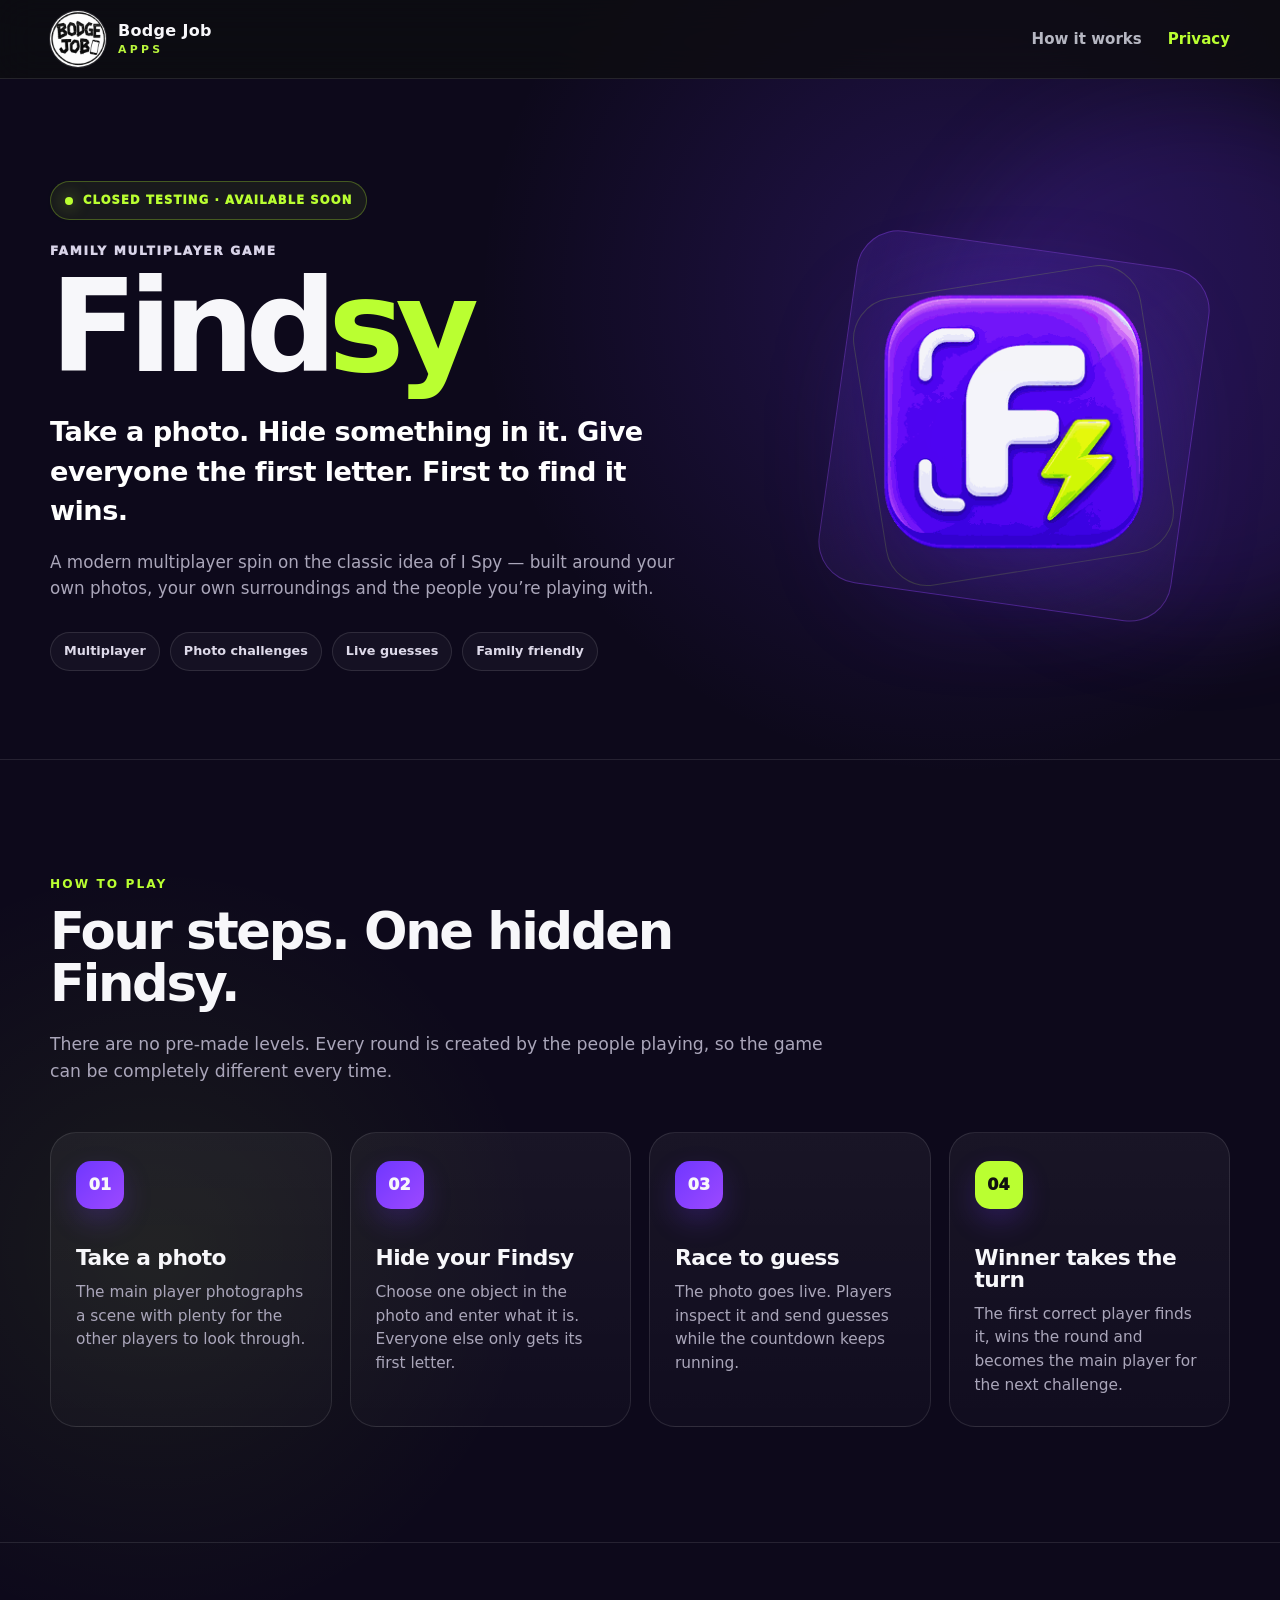
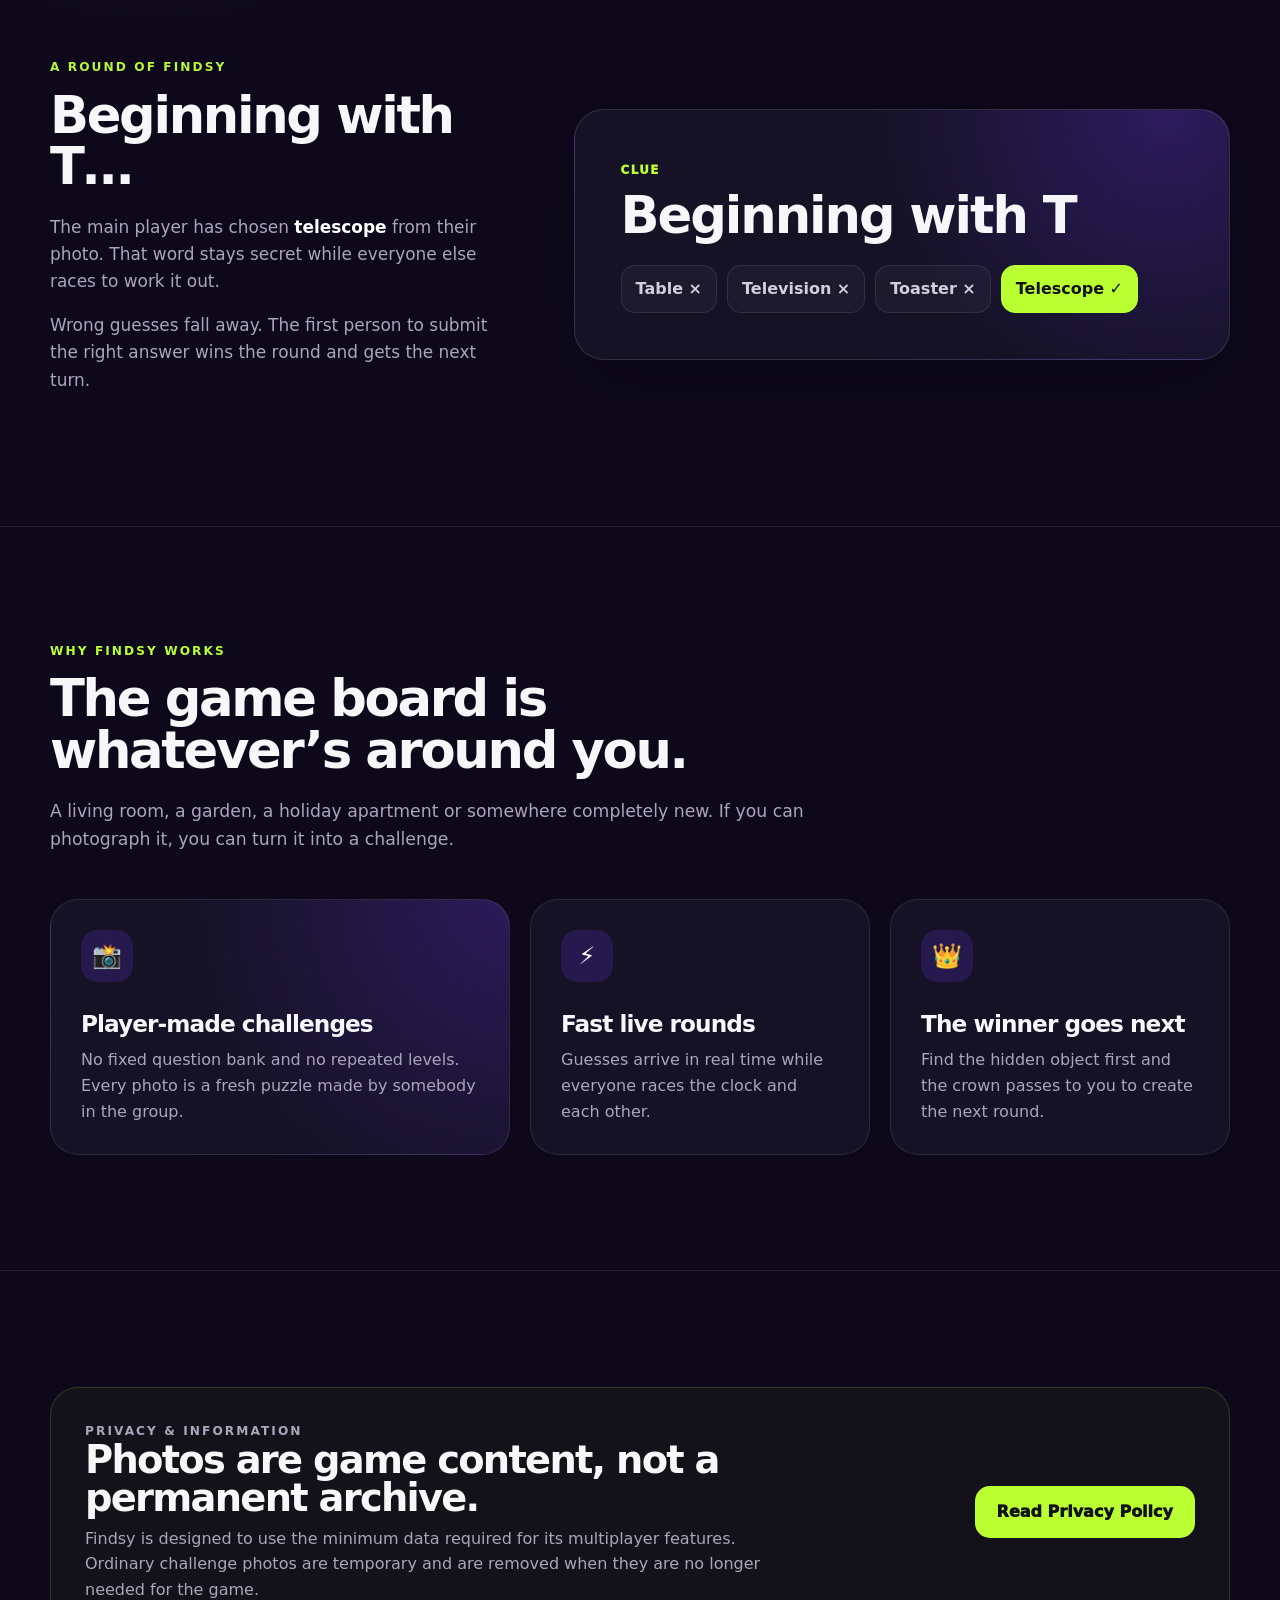
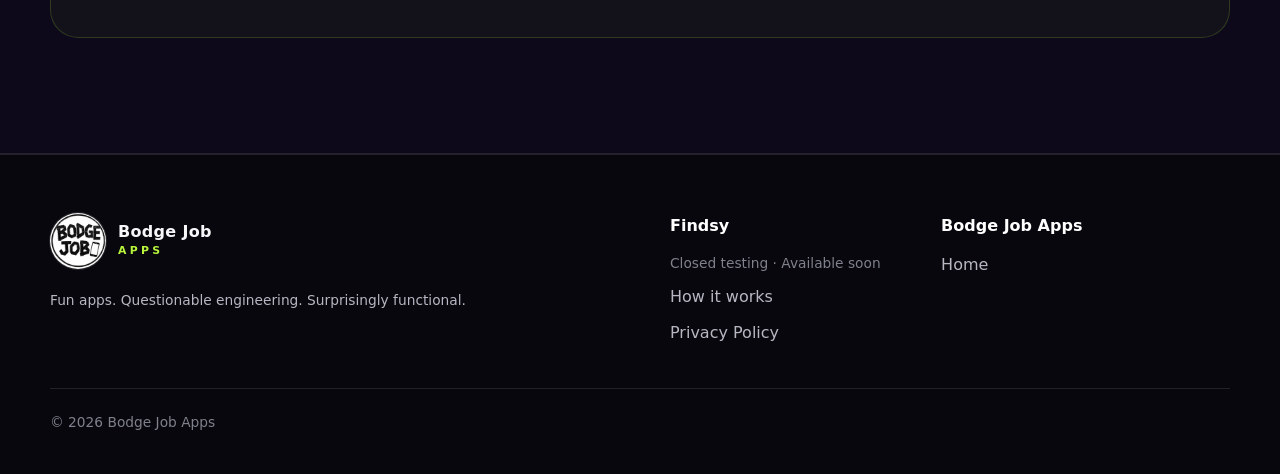
==== commit cdd0ed3e: "Update Findsy testing status and remove mock screenshot" ====
--- a/findsy/index.html
+++ b/findsy/index.html
@@ -4,7 +4,7 @@
   <meta charset="utf-8">
   <meta name="viewport" content="width=device-width, initial-scale=1">
   <meta name="theme-color" content="#100b22">
-  <meta name="description" content="Findsy by Bodge Job Apps — a family multiplayer photo game inspired by I Spy. Hide something in a photo, reveal the first letter and race to find it first.">
+  <meta name="description" content="Findsy by Bodge Job Apps — a family multiplayer photo game inspired by I Spy. Currently in closed testing and available soon.">
   <title>Findsy | Bodge Job Apps</title>
 
   <link rel="icon" type="image/png" href="../assets/findsy-logo.png">
@@ -14,7 +14,6 @@
     :root {
       --findsy-bg: #0d091b;
       --findsy-panel: #151226;
-      --findsy-panel-2: #1c1830;
       --findsy-purple: #7037ff;
       --findsy-purple-2: #9c49ff;
       --findsy-lime: #baff31;
@@ -28,9 +27,7 @@
         var(--findsy-bg);
     }
 
-    .findsy-header .main-nav a:last-child {
-      color: var(--findsy-lime);
-    }
+    .findsy-header .main-nav a:last-child { color: var(--findsy-lime); }
 
     .findsy-hero {
       position: relative;
@@ -61,25 +58,38 @@
       align-items: center;
     }
 
-    .findsy-kicker {
+    .status-pill {
       display: inline-flex;
       align-items: center;
-      gap: 9px;
-      margin-bottom: 18px;
+      gap: 10px;
+      margin-bottom: 22px;
+      padding: 9px 14px;
+      border: 1px solid rgba(186,255,49,.28);
+      border-radius: 999px;
       color: var(--findsy-lime);
+      background: rgba(186,255,49,.07);
+      text-transform: uppercase;
+      letter-spacing: .1em;
+      font-size: .72rem;
+      font-weight: 950;
+    }
+
+    .status-pill::before {
+      content: "";
+      width: 8px;
+      height: 8px;
+      border-radius: 50%;
+      background: var(--findsy-lime);
+      box-shadow: 0 0 16px rgba(186,255,49,.65);
+    }
+
+    .findsy-kicker {
+      margin-bottom: 14px;
+      color: #d9d4e9;
       text-transform: uppercase;
       letter-spacing: .14em;
       font-size: .76rem;
       font-weight: 950;
-    }
-
-    .findsy-kicker::before {
-      content: "";
-      width: 9px;
-      height: 9px;
-      border-radius: 50%;
-      background: var(--findsy-lime);
-      box-shadow: 0 0 18px rgba(186,255,49,.65);
     }
 
     .findsy-title {
@@ -89,9 +99,7 @@
       letter-spacing: -.07em;
     }
 
-    .findsy-title span {
-      color: var(--findsy-lime);
-    }
+    .findsy-title span { color: var(--findsy-lime); }
 
     .findsy-lead {
       max-width: 720px;
@@ -139,12 +147,12 @@
       content: "";
       position: absolute;
       border-radius: 42px;
-      transform: rotate(8deg);
     }
 
     .findsy-logo-stage::before {
       width: 82%;
       aspect-ratio: 1;
+      transform: rotate(8deg);
       border: 1px solid rgba(156,73,255,.35);
       background: linear-gradient(145deg, rgba(112,55,255,.16), rgba(255,255,255,.025));
     }
@@ -173,9 +181,7 @@
       margin-bottom: 46px;
     }
 
-    .findsy-section-heading .eyebrow {
-      color: var(--findsy-lime);
-    }
+    .findsy-section-heading .eyebrow { color: var(--findsy-lime); }
 
     .findsy-section-heading p:last-child {
       margin: 0;
@@ -190,10 +196,8 @@
     }
 
     .step-card {
-      position: relative;
       min-height: 270px;
       padding: 28px 25px;
-      overflow: hidden;
       border: 1px solid rgba(255,255,255,.10);
       border-radius: 26px;
       background: linear-gradient(180deg, rgba(255,255,255,.052), rgba(255,255,255,.02));
@@ -215,7 +219,6 @@
     .step-card:nth-child(4) .step-number {
       color: #101010;
       background: var(--findsy-lime);
-      box-shadow: 0 12px 28px rgba(186,255,49,.12);
     }
 
     .step-card h3 {
@@ -231,166 +234,62 @@
       line-height: 1.55;
     }
 
-    .demo-wrap {
+    .example-panel {
       display: grid;
       grid-template-columns: minmax(0, .8fr) minmax(0, 1.2fr);
       gap: clamp(38px, 7vw, 86px);
       align-items: center;
     }
 
-    .demo-copy p:not(.eyebrow) {
+    .example-copy p:not(.eyebrow) {
       color: var(--findsy-soft);
       font-size: 1.06rem;
     }
 
-    .demo-copy strong {
-      color: #fff;
-    }
-
-    .game-card {
-      position: relative;
-      overflow: hidden;
+    .example-copy strong { color: #fff; }
+
+    .example-card {
+      padding: clamp(28px, 5vw, 46px);
       border: 1px solid rgba(255,255,255,.12);
-      border-radius: 34px;
+      border-radius: 30px;
       background:
-        radial-gradient(circle at 82% 0%, rgba(112,55,255,.32), transparent 17rem),
-        #11101d;
-      box-shadow: 0 28px 80px rgba(0,0,0,.32);
-    }
-
-    .game-top {
+        radial-gradient(circle at 90% 0%, rgba(112,55,255,.26), transparent 18rem),
+        var(--findsy-panel);
+      box-shadow: 0 24px 70px rgba(0,0,0,.24);
+    }
+
+    .example-letter {
+      color: var(--findsy-lime);
+      text-transform: uppercase;
+      letter-spacing: .12em;
+      font-size: .74rem;
+      font-weight: 950;
+    }
+
+    .example-card h3 {
+      margin: 8px 0 24px;
+      font-size: clamp(2rem, 4vw, 3.3rem);
+    }
+
+    .guess-chips {
       display: flex;
-      align-items: start;
-      justify-content: space-between;
-      gap: 20px;
-      padding: 30px 30px 22px;
-    }
-
-    .live-label {
-      display: block;
-      color: var(--findsy-lime);
-      font-size: .72rem;
-      font-weight: 950;
-      letter-spacing: .11em;
-      text-transform: uppercase;
-    }
-
-    .game-top h3 {
-      margin: 5px 0 0;
-      font-size: clamp(1.9rem, 4vw, 3.15rem);
-    }
-
-    .timer {
-      flex: 0 0 auto;
-      padding: 10px 15px;
-      border-radius: 16px;
-      background: linear-gradient(135deg, var(--findsy-purple), var(--findsy-purple-2));
-      font-size: 1.35rem;
-      font-weight: 950;
-    }
-
-    .photo-demo {
-      position: relative;
-      min-height: 315px;
-      margin: 0 20px;
-      overflow: hidden;
-      border-radius: 24px;
-      background:
-        radial-gradient(circle at 70% 20%, rgba(255,238,174,.9) 0 8px, transparent 9px),
-        linear-gradient(180deg, #2c3150 0 40%, #221c28 40% 100%);
-    }
-
-    .photo-demo::before {
-      content: "";
-      position: absolute;
-      left: 20%;
-      bottom: 30px;
-      width: 15px;
-      height: 190px;
-      border-radius: 12px;
-      transform: rotate(25deg);
-      background: #0b0d12;
-      box-shadow: 70px 110px 0 -3px #0b0d12;
-    }
-
-    .photo-demo::after {
-      content: "";
-      position: absolute;
-      left: 17%;
-      top: 54px;
-      width: 180px;
-      height: 38px;
-      border-radius: 22px;
-      transform: rotate(-10deg);
-      background: linear-gradient(90deg, #11151b, #2b3038 70%, #101216);
-      box-shadow: 0 10px 35px rgba(0,0,0,.3);
-    }
-
-    .photo-demo-label {
-      position: absolute;
-      right: 20px;
-      bottom: 18px;
-      z-index: 2;
-      padding: 9px 12px;
-      border: 1px solid rgba(255,255,255,.1);
-      border-radius: 12px;
-      color: #ddd;
-      background: rgba(10,10,15,.62);
-      backdrop-filter: blur(10px);
-      font-size: .74rem;
-      font-weight: 800;
-    }
-
-    .guess-list {
-      display: grid;
+      flex-wrap: wrap;
       gap: 10px;
-      padding: 20px;
-    }
-
-    .guess {
-      display: flex;
-      align-items: center;
-      gap: 13px;
-      padding: 13px 16px;
-      border: 1px solid rgba(255,255,255,.08);
-      border-radius: 16px;
+    }
+
+    .guess-chips span {
+      padding: 10px 14px;
+      border: 1px solid rgba(255,255,255,.09);
+      border-radius: 14px;
+      color: #d2cedd;
       background: rgba(255,255,255,.035);
-    }
-
-    .guess-avatar {
-      display: grid;
-      place-items: center;
-      width: 36px;
-      height: 36px;
-      flex: 0 0 36px;
-      border-radius: 50%;
-      background: var(--findsy-purple);
-      font-weight: 950;
-    }
-
-    .guess span:nth-child(2) {
-      flex: 1;
       font-weight: 850;
     }
 
-    .guess-result {
-      color: #ff7272;
-      font-weight: 950;
-    }
-
-    .guess.correct {
-      border-color: rgba(186,255,49,.26);
-      background: rgba(186,255,49,.065);
-    }
-
-    .guess.correct .guess-avatar {
+    .guess-chips .winner {
       color: #111;
+      border-color: var(--findsy-lime);
       background: var(--findsy-lime);
-    }
-
-    .guess.correct span:nth-child(2),
-    .guess.correct .guess-result {
-      color: var(--findsy-lime);
     }
 
     .features-grid {
@@ -424,15 +323,8 @@
       font-size: 1.5rem;
     }
 
-    .feature-card h3 {
-      margin-bottom: 12px;
-      font-size: 1.45rem;
-    }
-
-    .feature-card p {
-      margin: 0;
-      color: var(--findsy-soft);
-    }
+    .feature-card h3 { margin-bottom: 12px; font-size: 1.45rem; }
+    .feature-card p { margin: 0; color: var(--findsy-soft); }
 
     .privacy-strip {
       display: grid;
@@ -470,24 +362,15 @@
       white-space: nowrap;
     }
 
-    .findsy-footer {
-      background: #08070d;
-    }
+    .findsy-footer { background: #08070d; }
 
     @media (max-width: 960px) {
       .findsy-hero-grid,
-      .demo-wrap {
-        grid-template-columns: 1fr;
-      }
-
-      .findsy-logo-stage {
-        min-height: 320px;
-      }
-
+      .example-panel { grid-template-columns: 1fr; }
+      .findsy-logo-stage { min-height: 320px; }
       .findsy-logo-stage::before { width: min(62%, 340px); }
       .findsy-logo-stage::after { width: min(52%, 285px); }
       .findsy-logo-stage img { width: min(48%, 250px); }
-
       .steps-grid { grid-template-columns: 1fr 1fr; }
       .features-grid { grid-template-columns: 1fr 1fr; }
       .feature-card:first-child { grid-column: 1 / -1; }
@@ -507,9 +390,6 @@
       .feature-card:first-child { grid-column: auto; }
       .step-card { min-height: 0; }
       .step-number { margin-bottom: 28px; }
-      .game-top { padding: 24px 22px 18px; }
-      .photo-demo { min-height: 270px; margin: 0 14px; }
-      .guess-list { padding: 14px; }
       .privacy-strip { grid-template-columns: 1fr; padding: 26px 22px; }
       .findsy-button { width: 100%; }
     }
@@ -523,10 +403,7 @@
     <div class="wrap nav">
       <a class="brand" href="../" aria-label="Bodge Job Apps home">
         <img src="../assets/bodge-job-logo.png" alt="" width="58" height="58">
-        <span>
-          <strong>Bodge Job</strong>
-          <small>APPS</small>
-        </span>
+        <span><strong>Bodge Job</strong><small>APPS</small></span>
       </a>
 
       <nav class="main-nav" aria-label="Findsy navigation">
@@ -540,10 +417,11 @@
     <section class="findsy-hero">
       <div class="wrap findsy-hero-grid">
         <div>
+          <div class="status-pill">Closed testing · Available soon</div>
           <div class="findsy-kicker">Family multiplayer game</div>
           <h1 class="findsy-title">Find<span>sy</span></h1>
           <p class="findsy-lead">Take a photo. Hide something in it. Give everyone the first letter. First to find it wins.</p>
-          <p class="findsy-summary">A modern, multiplayer spin on the classic idea of I Spy — built around your own photos, your own surroundings and the people you’re playing with.</p>
+          <p class="findsy-summary">A modern multiplayer spin on the classic idea of I Spy — built around your own photos, your own surroundings and the people you’re playing with.</p>
 
           <div class="findsy-tags" aria-label="Findsy features">
             <span>Multiplayer</span>
@@ -553,7 +431,7 @@
           </div>
         </div>
 
-        <div class="findsy-logo-stage" aria-hidden="true">
+        <div class="findsy-logo-stage">
           <img src="../assets/findsy-logo.png" alt="Findsy app icon" width="315" height="315">
         </div>
       </div>
@@ -596,49 +474,22 @@
     </section>
 
     <section class="findsy-section">
-      <div class="wrap demo-wrap">
-        <div class="demo-copy">
+      <div class="wrap example-panel">
+        <div class="example-copy">
           <p class="eyebrow">A round of Findsy</p>
           <h2>Beginning with T…</h2>
-          <p>The host has hidden a <strong>telescope</strong> somewhere in the photo. That word stays secret.</p>
-          <p>Everyone else sees only the image, the clue <strong>“Beginning with T”</strong> and a ticking clock.</p>
-          <p>Table? Television? Toaster? Keep looking. The first player to spot the telescope takes the round.</p>
-        </div>
-
-        <div class="game-card" aria-label="Example Findsy round">
-          <div class="game-top">
-            <div>
-              <span class="live-label">Your Findsy is live</span>
-              <h3>Beginning with T</h3>
-            </div>
-            <div class="timer">4:51</div>
-          </div>
-
-          <div class="photo-demo">
-            <span class="photo-demo-label">Can you spot it?</span>
-          </div>
-
-          <div class="guess-list">
-            <div class="guess">
-              <span class="guess-avatar">M</span>
-              <span>Table</span>
-              <span class="guess-result">×</span>
-            </div>
-            <div class="guess">
-              <span class="guess-avatar">J</span>
-              <span>Television</span>
-              <span class="guess-result">×</span>
-            </div>
-            <div class="guess">
-              <span class="guess-avatar">S</span>
-              <span>Toaster</span>
-              <span class="guess-result">×</span>
-            </div>
-            <div class="guess correct">
-              <span class="guess-avatar">M</span>
-              <span>Telescope</span>
-              <span class="guess-result">FOUND ✓</span>
-            </div>
+          <p>The main player has chosen <strong>telescope</strong> from their photo. That word stays secret while everyone else races to work it out.</p>
+          <p>Wrong guesses fall away. The first person to submit the right answer wins the round and gets the next turn.</p>
+        </div>
+
+        <div class="example-card" aria-label="Example Findsy guesses">
+          <span class="example-letter">Clue</span>
+          <h3>Beginning with T</h3>
+          <div class="guess-chips">
+            <span>Table ×</span>
+            <span>Television ×</span>
+            <span>Toaster ×</span>
+            <span class="winner">Telescope ✓</span>
           </div>
         </div>
       </div>
@@ -693,10 +544,7 @@
       <div class="footer-brand">
         <a class="brand" href="../" aria-label="Bodge Job Apps home">
           <img src="../assets/bodge-job-logo.png" alt="" width="58" height="58">
-          <span>
-            <strong>Bodge Job</strong>
-            <small>APPS</small>
-          </span>
+          <span><strong>Bodge Job</strong><small>APPS</small></span>
         </a>
         <p class="small">Fun apps. Questionable engineering. Surprisingly functional.</p>
       </div>
@@ -704,6 +552,7 @@
       <div class="footer-links">
         <div>
           <strong>Findsy</strong>
+          <span class="small">Closed testing · Available soon</span>
           <a href="#how-it-works">How it works</a>
           <a href="privacy-policy/">Privacy Policy</a>
         </div>
